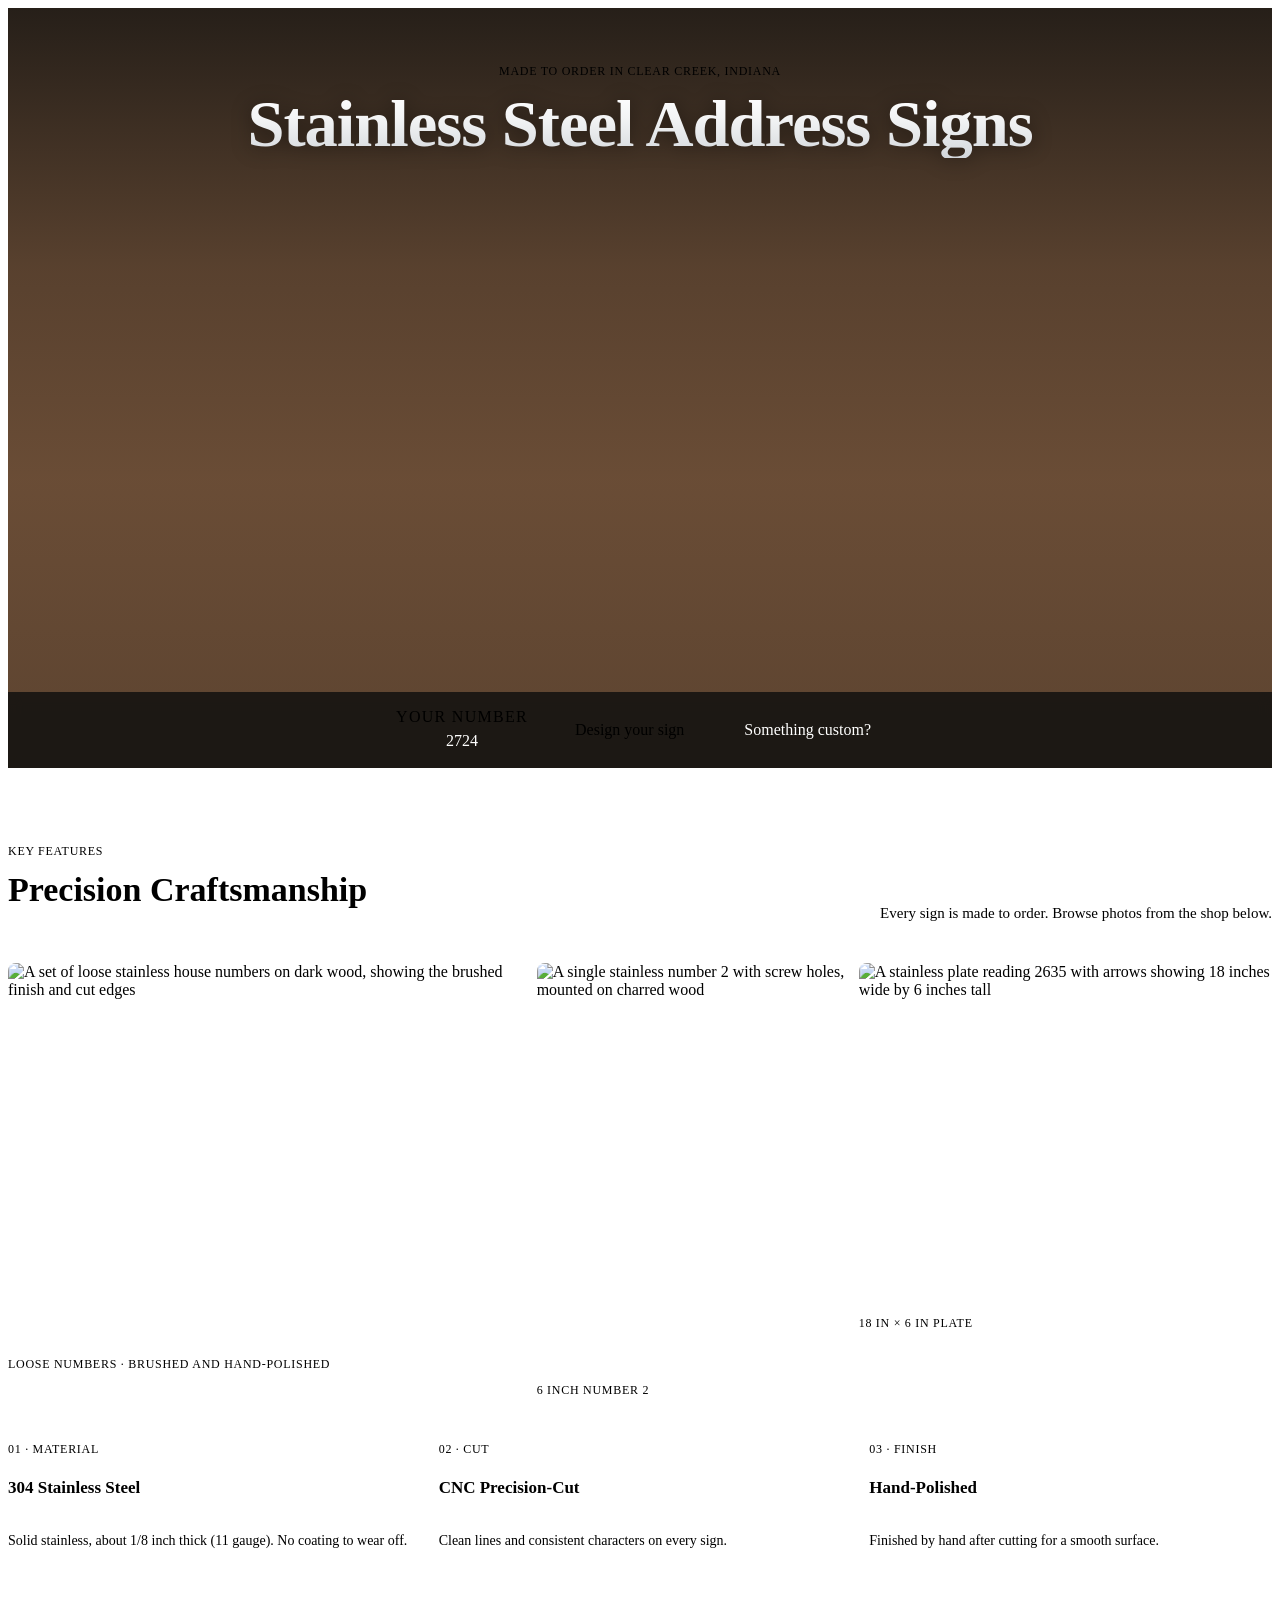
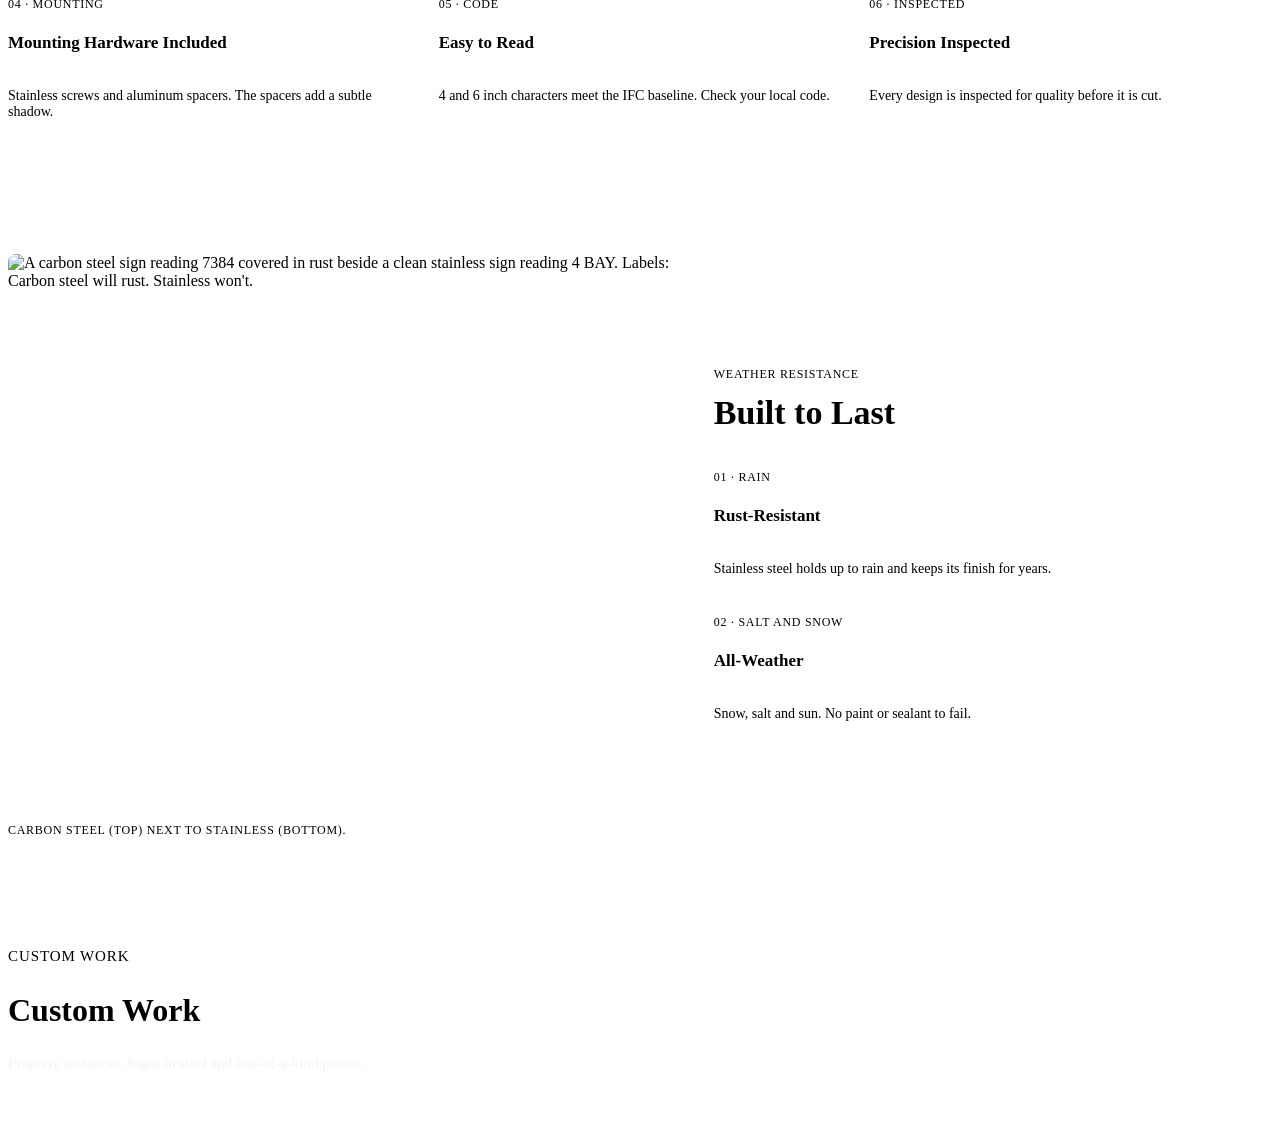
==== site/index.html @ 51870a09 "Website update 2026-11-04" ====
<!doctype html>
<html lang="en">
<head>
<meta charset="utf-8">
<meta name="viewport" content="width=device-width, initial-scale=1, viewport-fit=cover">
<title>Marks Metal Signs · Stainless Address Signs</title>
<meta name="description" content="Stainless steel address signs, precision-cut from 11 gauge 304 stainless. Design yours, see the price, and get a quote for one house or a whole property.">
<link rel="icon" href="/assets/img/mms-icon.svg" type="image/svg+xml">
<link rel="preload" as="image" href="/assets/img/real-2724-close.webp">
<link rel="preconnect" href="https://fonts.googleapis.com">
<link rel="preconnect" href="https://fonts.gstatic.com" crossorigin>
<link rel="stylesheet" href="https://fonts.googleapis.com/css2?family=IBM+Plex+Mono:wght@400;500&family=Jost:wght@500;600;700&family=Libre+Franklin:wght@400;500;600&display=swap">
<link rel="stylesheet" href="/assets/css/site.css?v=20261103c">
<style>
/* The home page: the steel hero, then quality (real photos, no text over images) before anyone sees a price. */
.mono { font-family: var(--mono); font-size: 12px; letter-spacing: 0.06em; text-transform: uppercase; color: var(--ink-muted); }
section { scroll-margin-top: 72px; }

/* Hero: the wood fills the screen width, a steel headline, the visitor's number cut through a live plate, and a black control bar along the bottom */
.hero { position: relative; background: #6f5038 url(/assets/walls/cedar.webp) center / cover; display: flex; flex-direction: column; min-height: min(calc(100svh - 68px), 760px); }
.hero::before { content: ""; position: absolute; inset: 0; pointer-events: none; background: linear-gradient(180deg, rgba(20,19,17,.8) 0%, rgba(20,19,17,.25) 34%, rgba(20,19,17,.06) 62%, rgba(20,19,17,.2) 100%); }
.hero .top { position: relative; padding-top: 44px; text-align: center; }
.hero .top .mono { color: var(--go); }
.hero h1 { margin-top: 10px; font-size: clamp(38px, 5.2vw, 68px); line-height: 1; letter-spacing: -0.015em;
  /* Polished stainless: a smooth white-to-silver fade with no hard band through the letters */
  background: linear-gradient(180deg, #ffffff 0%, #f3f4f5 40%, #d4d8dc 100%); -webkit-background-clip: text; background-clip: text; color: transparent;
  filter: drop-shadow(0 2px 10px rgba(0,0,0,.45)); }
.hero .stage { position: relative; flex: 1; display: grid; place-items: center; padding-block: 28px 36px; text-decoration: none; }
.hero .plate { filter: drop-shadow(0 14px 18px rgba(0,0,0,.45)); transition: transform 250ms ease; }
.hero .plate svg { display: block; width: 100%; height: auto; }
.hero .stage:hover .plate { transform: scale(1.02); }
/* The black bar: number, Design your sign and the custom button, all centered */
.hero .bar { position: relative; background: rgba(20,19,17,.88); backdrop-filter: blur(6px); }
.hero .bar .wrap { display: flex; align-items: center; justify-content: center; gap: 16px; padding-block: 16px; flex-wrap: wrap; }
.hero .bar .num { text-align: center; }
.hero .bar label { font: 500 11px/1 var(--mono); letter-spacing: .08em; text-transform: uppercase; color: var(--go); }
.hero .bar input { display: block; margin-top: 4px; width: 150px; text-align: center; background: transparent; border: 0; border-radius: 0; border-bottom: 2px solid var(--go); color: #fff; font: 600 28px/1.1 var(--display); padding: 2px 0; }
.hero .bar input:focus { outline: none; border-color: #fff; }
.hero .go, .hero .custom { display: inline-flex; align-items: center; justify-content: center; padding: 12px 22px; border-radius: 999px; font: 600 17px/1 var(--display); text-decoration: none; white-space: nowrap; transition: background 150ms, transform 150ms; }
.hero .go { background: var(--go); color: var(--go-ink); border: 2px solid var(--go-ink); }
.hero .go:hover { background: var(--go-hover); transform: translateY(-1px); }
.hero .custom { background: var(--link); color: #fff; border: 2px solid var(--link); }
.hero .custom:hover { background: var(--link-hover); border-color: var(--link-hover); transform: translateY(-1px); }
@media (max-width: 880px) {
  .hero { min-height: 0; } .hero .top { padding-top: 32px; }
  .hero .bar .wrap { display: grid; grid-template-columns: 1fr 1fr; align-items: center; gap: 12px; }
  .hero .bar .num { grid-column: 1 / -1; } .hero .bar input { width: 100%; }
  .hero .go, .hero .custom { padding: 12px 10px; font-size: 16px; }
}

/* Look closer: what you're paying for, shown with real photos */
.closer { padding-block: 64px; border-top: 1px solid var(--hairline); }
.closer .intro { display: flex; justify-content: space-between; align-items: flex-end; gap: 24px; flex-wrap: wrap; }
.closer h2, .made h2 { font-size: clamp(26px, 2.8vw, 34px); margin-top: 10px; }
.closer .intro p.sub { max-width: 440px; font-size: 15px; color: var(--ink-muted); }
.shots { margin-top: 26px; display: grid; grid-template-columns: minmax(0, 5fr) minmax(0, 3fr) minmax(0, 4fr); gap: 12px; }
.shots figure { margin: 0; display: flex; flex-direction: column; gap: 6px; }
.shots .ph { border-radius: 8px; overflow: hidden; border: 1px solid var(--hairline); background: var(--bone-100); }
.shots img { width: 100%; height: 100%; object-fit: cover; display: block; }
.shots .a .ph { aspect-ratio: 4 / 3; }
.shots .b .ph { aspect-ratio: 3 / 4; height: 100%; }
.shots .c .ph { aspect-ratio: 940 / 788; }
.points { margin-top: 32px; display: grid; grid-template-columns: repeat(3, minmax(0, 1fr)); gap: 22px 28px; }
.points li { list-style: none; display: flex; flex-direction: column; gap: 4px; padding-top: 12px; border-top: 2px solid var(--ink); }
.points ul { margin: 0; padding: 0; display: contents; }
.points h3 { font-size: 17px; }
.points p { font-size: 14px; color: var(--ink-muted); }
@media (max-width: 880px) { .shots { grid-template-columns: 1fr 1fr; } .shots .a { grid-column: span 2; } .points { grid-template-columns: 1fr; } }

@media (max-width: 520px) { .stats dt { font-size: 19px; } }

/* Closing band: custom work */
.closing { padding-block: 48px; }
.closing .wrap { display: flex; justify-content: space-between; align-items: center; gap: 24px; flex-wrap: wrap; }
.closing h2 { font-size: clamp(24px, 2.6vw, 32px); }
.closing p { margin-top: 6px; color: rgba(243,240,234,0.8); font-size: 15px; max-width: 560px; }
.closing .mono { color: var(--spark-on-forge); }
.closing .btn { font-size: 17px; background: var(--link); border-color: var(--link); color: #fff; }
.closing .btn:hover { background: var(--link-hover); border-color: var(--link-hover); }

/* Outside + how it works */
.facts { padding-block: 56px; border-top: 1px solid var(--hairline); display: grid; grid-template-columns: minmax(0, 6fr) minmax(0, 5fr); gap: 36px; align-items: center; }
.facts .rust { margin: 0; display: flex; flex-direction: column; gap: 8px; }
.facts .rust img { width: 100%; height: auto; border-radius: 8px; border: 1px solid var(--hairline); }
.facts h2 { font-size: clamp(26px, 2.8vw, 34px); margin-top: 10px; }
.facts ol { list-style: none; margin: 20px 0 0; padding: 0; display: grid; gap: 14px; }
.facts li { display: flex; flex-direction: column; gap: 4px; padding-top: 10px; border-top: 2px solid var(--ink); }
.facts li h3 { font-size: 17px; }
.facts li p { font-size: 14px; color: var(--ink-muted); }
@media (max-width: 880px) { .facts { grid-template-columns: 1fr; } }
</style>
</head>
<body>
<header data-nav></header>
<main>
  <section class="hero" id="hero">
    <div class="top wrap">
      <p class="mono">Made to order in Clear Creek, Indiana</p>
      <h1 data-w="home.hero.title">Stainless Steel Address Signs</h1>
    </div>
    <a class="stage" id="heroBand" href="/design?n=2724" aria-label="Design this sign: open the design tool with your number"><div class="plate" id="heroPlate"></div></a>
    <form class="bar" id="heroForm" action="/design" method="get">
      <div class="wrap">
        <div class="num"><label for="heroNum">Your number</label><input id="heroNum" name="n" value="2724" maxlength="6" autocomplete="off"></div>
        <a class="go" id="heroGo" href="/design?n=2724" data-w="home.button">Design your sign</a>
        <a class="custom" href="/custom" data-w="home.customlink">Something custom?</a>
      </div>
    </form>
  </section>



  <section class="closer wrap" aria-label="What you're paying for">
    <div class="intro">
      <div>
        <p class="mono" data-w="home.features.label">Key Features</p>
        <h2 data-w="home.features.title">Precision Craftsmanship</h2>
      </div>
      <p class="sub" data-w="home.features.text">Every sign is made to order. Browse photos from the shop below.</p>
    </div>
    <div class="shots">
      <figure class="a"><div class="ph"><img src="/assets/img/store-numbers-set.webp" alt="A set of loose stainless house numbers on dark wood, showing the brushed finish and cut edges" width="1400" height="1050" loading="lazy"></div><figcaption class="mono">Loose numbers · brushed and hand-polished</figcaption></figure>
      <figure class="b"><div class="ph"><img src="/assets/img/store-number-2.webp" alt="A single stainless number 2 with screw holes, mounted on charred wood" width="1050" height="1400" loading="lazy"></div><figcaption class="mono">6 inch number 2</figcaption></figure>
      <figure class="c"><div class="ph"><img src="/assets/img/store-measurements.webp" alt="A stainless plate reading 2635 with arrows showing 18 inches wide by 6 inches tall" width="940" height="788" loading="lazy"></div><figcaption class="mono">18 in × 6 in plate</figcaption></figure>
    </div>
    <div class="points">
      <ul>
        <li><span class="mono">01 · Material</span><h3 data-w="home.feature1.title">304 Stainless Steel</h3><p data-w="home.feature1.text">Solid stainless, about 1/8 inch thick (11 gauge). No coating to wear off.</p></li>
        <li><span class="mono">02 · Cut</span><h3 data-w="home.feature2.title">CNC Precision-Cut</h3><p data-w="home.feature2.text">Clean lines and consistent characters on every sign.</p></li>
        <li><span class="mono">03 · Finish</span><h3 data-w="home.feature3.title">Hand-Polished</h3><p data-w="home.feature3.text">Finished by hand after cutting for a smooth surface.</p></li>
        <li><span class="mono">04 · Mounting</span><h3 data-w="home.feature4.title">Mounting Hardware Included</h3><p data-w="home.feature4.text">Stainless screws and aluminum spacers. The spacers add a subtle shadow.</p></li>
        <li><span class="mono">05 · Code</span><h3 data-w="home.feature5.title">Easy to Read</h3><p data-w="home.feature5.text">4 and 6 inch characters meet the IFC baseline. Check your local code.</p></li>
        <li><span class="mono">06 · Inspected</span><h3 data-w="home.feature6.title">Precision Inspected</h3><p data-w="home.feature6.text">Every design is inspected for quality before it is cut.</p></li>
      </ul>
    </div>
  </section>

  <section class="facts wrap">
    <figure class="rust">
      <img src="/assets/img/store-rustproof.webp" alt="A carbon steel sign reading 7384 covered in rust beside a clean stainless sign reading 4 BAY. Labels: Carbon steel will rust. Stainless won't." width="940" height="788" loading="lazy">
      <figcaption class="mono">Carbon steel (top) next to stainless (bottom).</figcaption>
    </figure>
    <div>
      <p class="mono" data-w="home.weather.label">Weather Resistance</p>
      <h2 data-w="home.weather.title">Built to Last</h2>
      <ol>
        <li><span class="mono">01 · Rain</span><h3 data-w="home.weather1.title">Rust-Resistant</h3><p data-w="home.weather1.text">Stainless steel holds up to rain and keeps its finish for years.</p></li>
        <li><span class="mono">02 · Salt and snow</span><h3 data-w="home.weather2.title">All-Weather</h3><p data-w="home.weather2.text">Snow, salt and sun. No paint or sealant to fail.</p></li>
      </ol>
    </div>
  </section>




  <section class="closing band-forge" aria-label="Custom work">
    <div class="wrap">
      <div>
        <p class="mono">Custom work</p>
        <h2 data-w="home.custom.title">Custom Work</h2>
        <p data-w="home.custom.text">Property entrances, logos in steel and one-of-a-kind pieces.</p>
      </div>
      <a class="btn lg" href="/custom">Contact us</a>
    </div>
  </section>
</main>
<footer data-footer></footer>
<script src="/assets/js/layout.js?v=20261103c"></script>
<script src="/assets/js/plate.js?v=20261103c"></script>
<script>
// The hero plate shows whatever number is typed; the form then opens the design tool with it.
(function () {
  var input = document.getElementById('heroNum'), box = document.getElementById('heroPlate');
  var band = document.getElementById('heroBand');
  function draw() {
    var n = input.value.replace(/[^0-9a-zA-Z -]/g, '').slice(0, 6) || '0';
    var built = BCFPlate.build({ number: n, kind: 'plate', size: 6, font: 'jost', finish: 'brushed' });
    box.innerHTML = built.svg;
    // Size the plate by its real width so short numbers don't get blown up: a 4-digit plate (~30 in) fills the usual width.
    var full = window.matchMedia('(max-width: 880px)').matches ? 92 : 62;
    box.style.width = Math.max(24, Math.min(96, built.widthIn / 30 * full)) + '%';
    band.href = document.getElementById('heroGo').href = '/design?n=' + encodeURIComponent(n);
  }
  input.addEventListener('input', draw);
  (document.fonts ? document.fonts.ready : Promise.resolve()).then(draw);
  window.addEventListener('bcf:fonts', draw);
})();
</script>
<script src="/words.js?v=20261103c"></script>
</body>
</html>
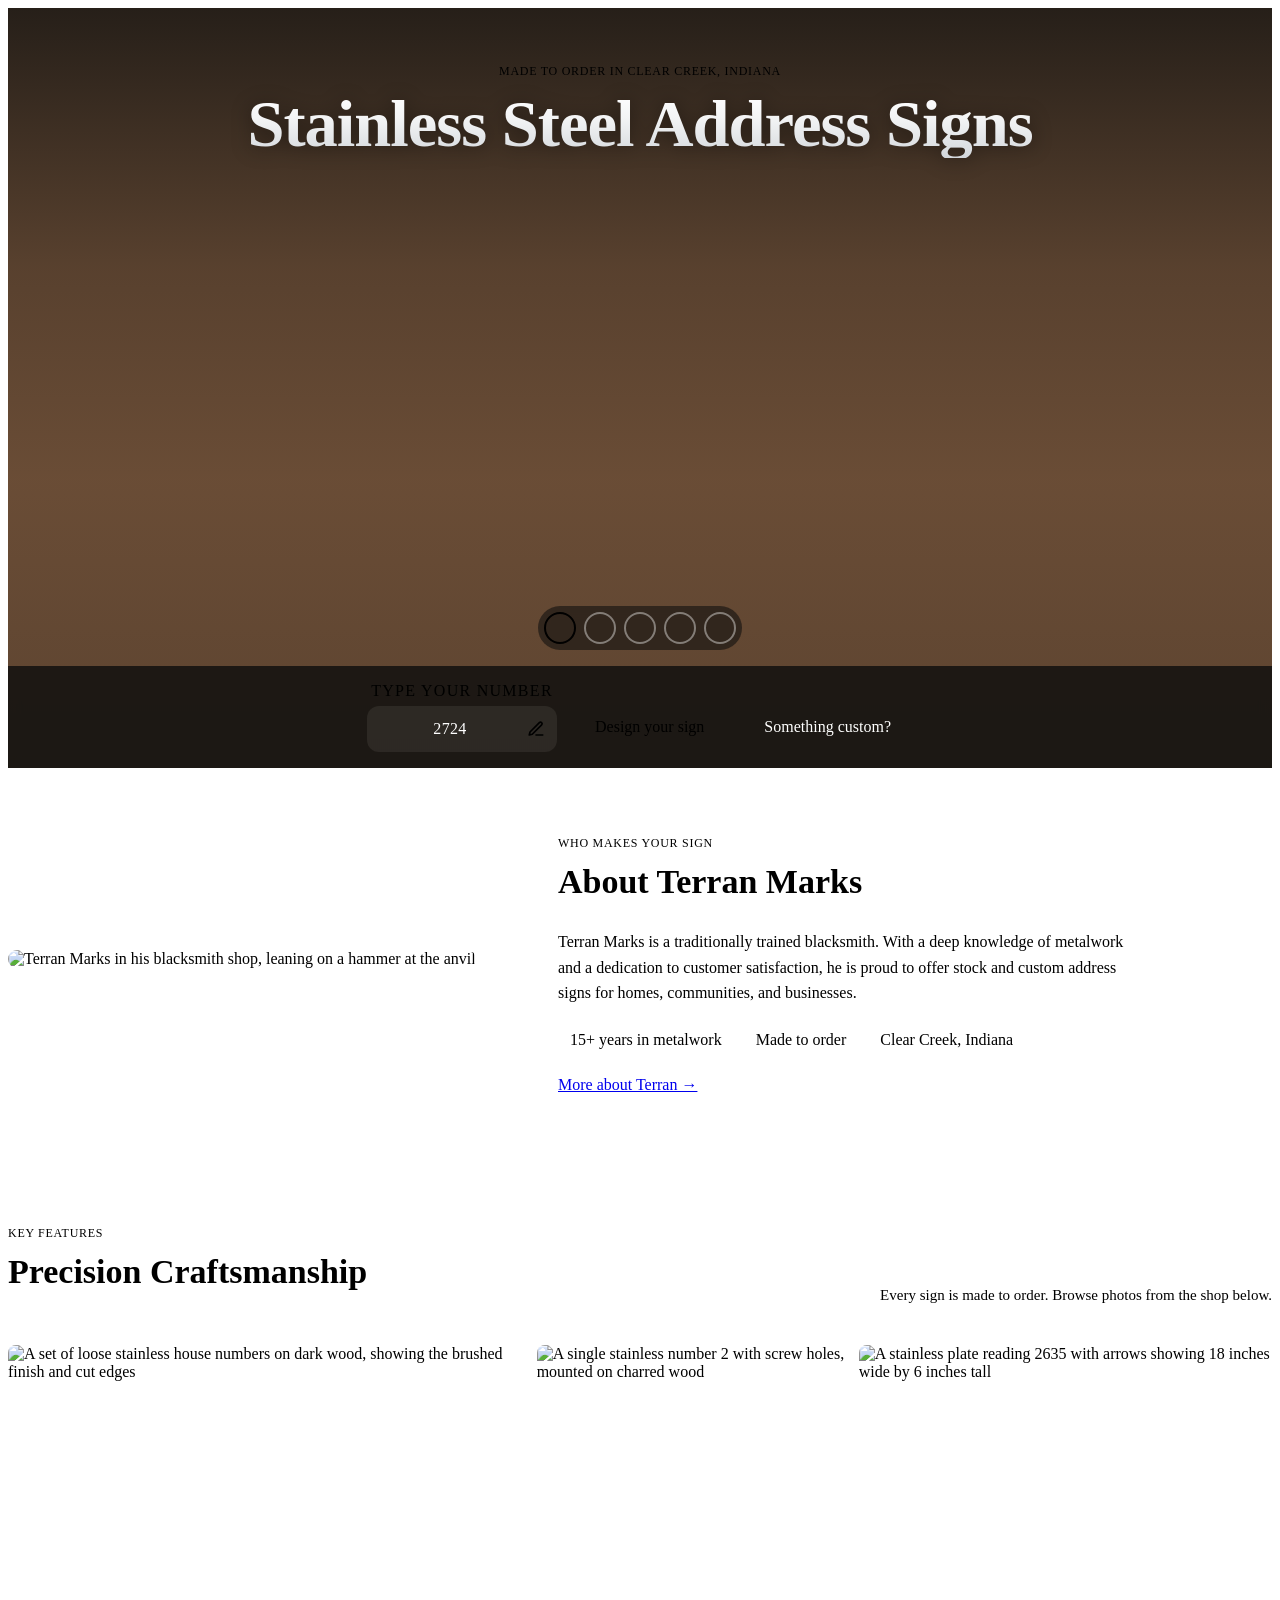
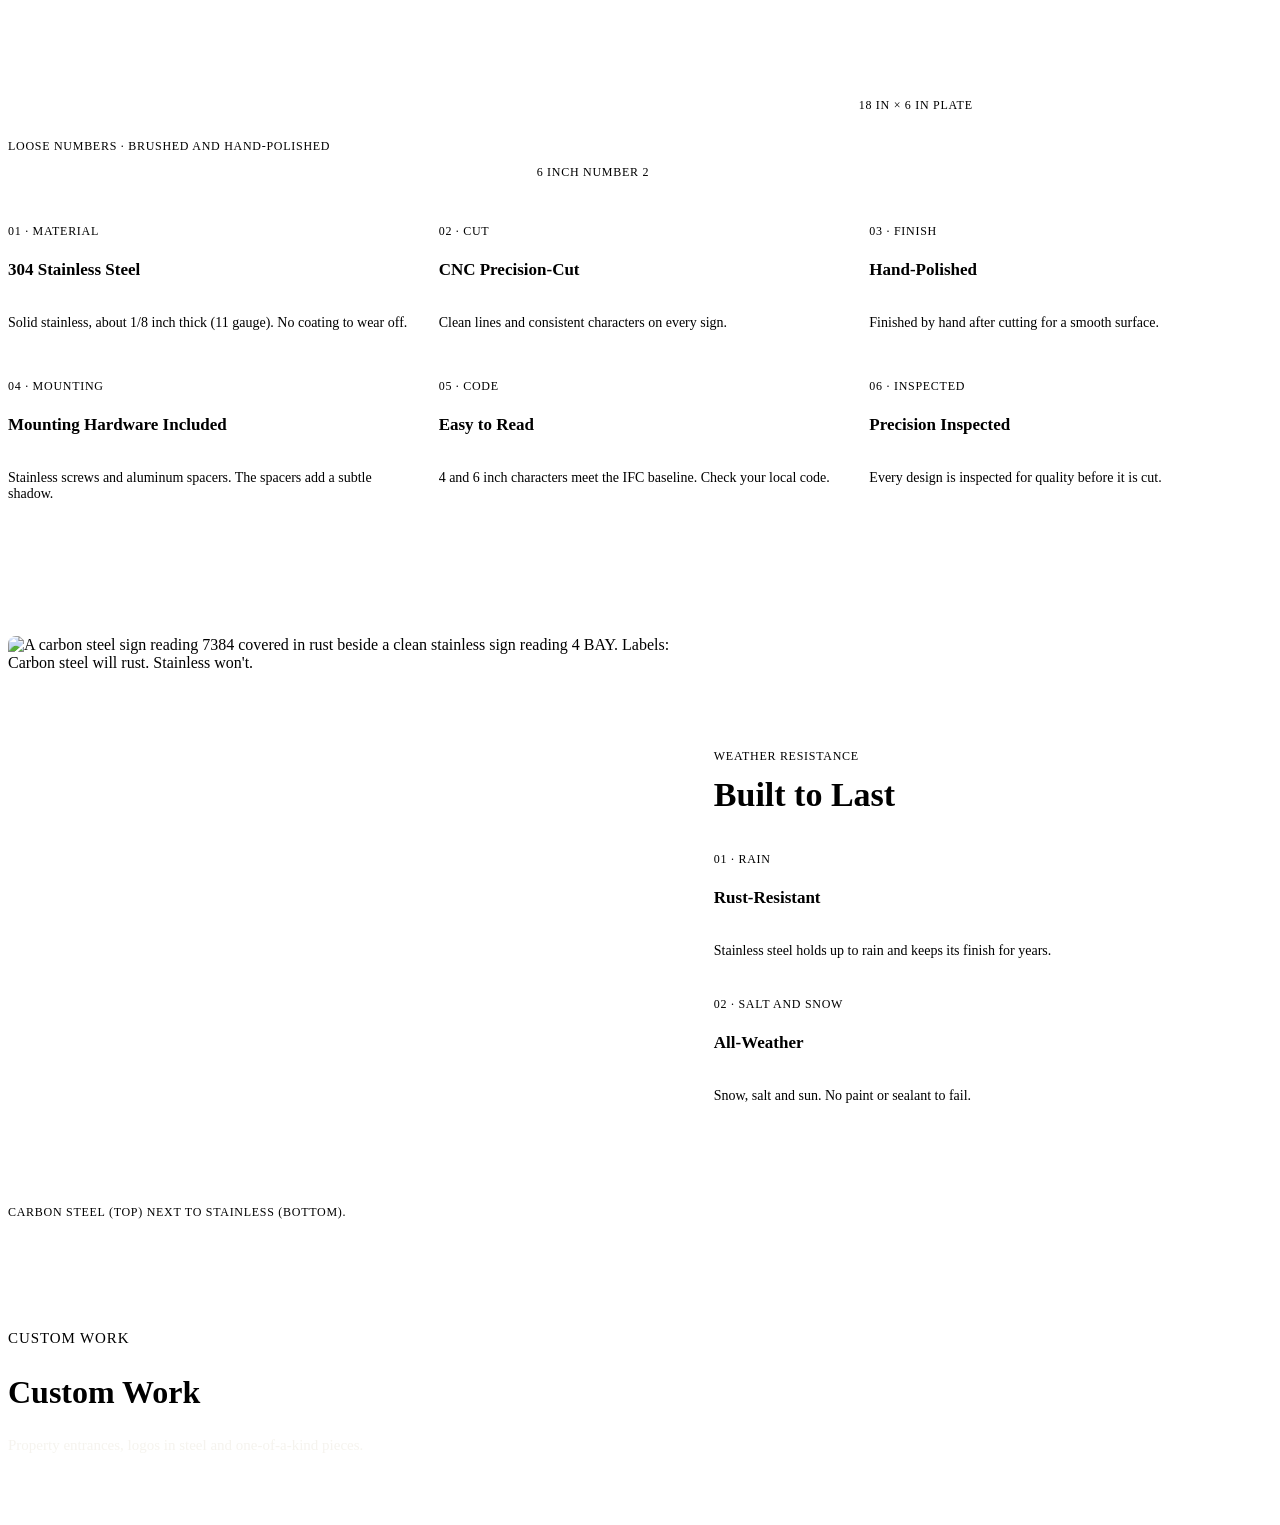
==== commit 0b668800: "Website update 2026-11-04" ====
--- a/site/index.html
+++ b/site/index.html
@@ -10,14 +10,14 @@
 <link rel="preconnect" href="https://fonts.googleapis.com">
 <link rel="preconnect" href="https://fonts.gstatic.com" crossorigin>
 <link rel="stylesheet" href="https://fonts.googleapis.com/css2?family=IBM+Plex+Mono:wght@400;500&family=Jost:wght@500;600;700&family=Libre+Franklin:wght@400;500;600&display=swap">
-<link rel="stylesheet" href="/assets/css/site.css?v=20261103c">
+<link rel="stylesheet" href="/assets/css/site.css?v=20261103e">
 <style>
 /* The home page: the steel hero, then quality (real photos, no text over images) before anyone sees a price. */
 .mono { font-family: var(--mono); font-size: 12px; letter-spacing: 0.06em; text-transform: uppercase; color: var(--ink-muted); }
 section { scroll-margin-top: 72px; }
 
 /* Hero: the wood fills the screen width, a steel headline, the visitor's number cut through a live plate, and a black control bar along the bottom */
-.hero { position: relative; background: #6f5038 url(/assets/walls/cedar.webp) center / cover; display: flex; flex-direction: column; min-height: min(calc(100svh - 68px), 760px); }
+.hero { position: relative; background: #6f5038 url(/assets/hero/cedar.webp) center / cover; display: flex; flex-direction: column; min-height: min(calc(100svh - 68px), 760px); }
 .hero::before { content: ""; position: absolute; inset: 0; pointer-events: none; background: linear-gradient(180deg, rgba(20,19,17,.8) 0%, rgba(20,19,17,.25) 34%, rgba(20,19,17,.06) 62%, rgba(20,19,17,.2) 100%); }
 .hero .top { position: relative; padding-top: 44px; text-align: center; }
 .hero .top .mono { color: var(--go); }
@@ -31,22 +31,45 @@
 .hero .stage:hover .plate { transform: scale(1.02); }
 /* The black bar: number, Design your sign and the custom button, all centered */
 .hero .bar { position: relative; background: rgba(20,19,17,.88); backdrop-filter: blur(6px); }
-.hero .bar .wrap { display: flex; align-items: center; justify-content: center; gap: 16px; padding-block: 16px; flex-wrap: wrap; }
+.hero .bar .wrap { display: flex; align-items: flex-end; justify-content: center; gap: 16px; padding-block: 16px; flex-wrap: wrap; }
 .hero .bar .num { text-align: center; }
-.hero .bar label { font: 500 11px/1 var(--mono); letter-spacing: .08em; text-transform: uppercase; color: var(--go); }
-.hero .bar input { display: block; margin-top: 4px; width: 150px; text-align: center; background: transparent; border: 0; border-radius: 0; border-bottom: 2px solid var(--go); color: #fff; font: 600 28px/1.1 var(--display); padding: 2px 0; }
-.hero .bar input:focus { outline: none; border-color: #fff; }
-.hero .go, .hero .custom { display: inline-flex; align-items: center; justify-content: center; padding: 12px 22px; border-radius: 999px; font: 600 17px/1 var(--display); text-decoration: none; white-space: nowrap; transition: background 150ms, transform 150ms; }
+.hero .bar label { display: block; font: 500 11px/1 var(--mono); letter-spacing: .08em; text-transform: uppercase; color: var(--go); margin-bottom: 6px; }
+/* The number box: framed in yellow with a pencil, and a soft pulse until it is used, so it reads as "change me" */
+.hero .field { position: relative; display: flex; align-items: center; width: 190px; border-radius: 12px; border: 2px solid var(--go); background: rgba(255,255,255,.07); cursor: text; animation: invite 2.2s ease-in-out infinite; transition: background 150ms, border-color 150ms; }
+.hero .field:hover { background: rgba(255,255,255,.12); }
+.hero .field:focus-within { animation: none; background: rgba(255,255,255,.14); border-color: #fff; box-shadow: 0 0 0 4px rgba(255,210,63,.35); }
+.hero.touched .field { animation: none; }
+.hero .bar input { display: block; width: 100%; min-width: 0; text-align: center; background: transparent; border: 0; color: #fff; font: 600 28px/1 var(--display); padding: 0 40px 0 16px; height: 46px; letter-spacing: .02em; }
+.hero .bar input:focus { outline: none; }
+.hero .field svg { position: absolute; right: 12px; color: var(--go); pointer-events: none; }
+@keyframes invite { 0%, 100% { box-shadow: 0 0 0 0 rgba(255,210,63,.45); } 50% { box-shadow: 0 0 0 7px rgba(255,210,63,0); } }
+@media (prefers-reduced-motion: reduce) { .hero .field { animation: none; } }
+/* Wall swatches: a small pill on the wood just above the bar */
+.hero .walls { position: relative; align-self: center; display: flex; gap: 8px; margin-bottom: 16px; padding: 6px; border-radius: 999px; background: rgba(20,19,17,.62); backdrop-filter: blur(6px); }
+.hero .walls button { width: 32px; height: 32px; border-radius: 50%; border: 2px solid rgba(255,255,255,.4); background: center / cover; cursor: pointer; padding: 0; }
+.hero .walls button[aria-pressed="true"] { border-color: var(--go); box-shadow: 0 0 0 2px var(--forge), 0 0 0 4px var(--go); }
+.hero .go, .hero .custom { display: inline-flex; align-items: center; justify-content: center; height: 50px; padding: 0 22px; border-radius: 999px; font: 600 17px/1 var(--display); text-decoration: none; white-space: nowrap; transition: background 150ms, transform 150ms; }
 .hero .go { background: var(--go); color: var(--go-ink); border: 2px solid var(--go-ink); }
 .hero .go:hover { background: var(--go-hover); transform: translateY(-1px); }
 .hero .custom { background: var(--link); color: #fff; border: 2px solid var(--link); }
 .hero .custom:hover { background: var(--link-hover); border-color: var(--link-hover); transform: translateY(-1px); }
 @media (max-width: 880px) {
-  .hero { min-height: 0; } .hero .top { padding-top: 32px; }
+  .hero { min-height: 0; background-image: url(/assets/hero/cedar-m.webp); } .hero .top { padding-top: 32px; }
   .hero .bar .wrap { display: grid; grid-template-columns: 1fr 1fr; align-items: center; gap: 12px; }
-  .hero .bar .num { grid-column: 1 / -1; } .hero .bar input { width: 100%; }
-  .hero .go, .hero .custom { padding: 12px 10px; font-size: 16px; }
+  .hero .bar .num { grid-column: 1 / -1; } .hero .field { width: 100%; }
+  .hero .go, .hero .custom { padding: 0 10px; font-size: 16px; }
 }
+
+/* About, short: who makes the signs. The About page has the longer story. */
+.about { padding-block: 56px; display: grid; grid-template-columns: minmax(0, 5fr) minmax(0, 7fr); gap: 40px; align-items: center; }
+.about figure { margin: 0; }
+.about img { width: 100%; height: auto; aspect-ratio: 4 / 3; object-fit: cover; border-radius: 10px; border: 1px solid var(--hairline); }
+.about h2 { font-size: clamp(26px, 2.8vw, 34px); margin-top: 10px; }
+.about p.text { margin-top: 12px; font-size: 16px; line-height: 1.6; color: var(--ink-muted); max-width: 580px; }
+.about .facts-row { margin-top: 18px; display: flex; gap: 10px; flex-wrap: wrap; }
+.about .facts-row span { padding: 7px 12px; border-radius: 999px; background: var(--bone-100); font: 500 13px/1 var(--body); }
+.about .more { display: inline-block; margin-top: 20px; font: 600 16px/1.3 var(--display); }
+@media (max-width: 880px) { .about { grid-template-columns: 1fr; gap: 22px; padding-block: 40px; } }
 
 /* Look closer: what you're paying for, shown with real photos */
 .closer { padding-block: 64px; border-top: 1px solid var(--hairline); }
@@ -99,16 +122,32 @@
       <h1 data-w="home.hero.title">Stainless Steel Address Signs</h1>
     </div>
     <a class="stage" id="heroBand" href="/design?n=2724" aria-label="Design this sign: open the design tool with your number"><div class="plate" id="heroPlate"></div></a>
+    <div class="walls" role="group" aria-label="Show it on a different wall">
+      <button type="button" data-wall="cedar" aria-pressed="true" style="background-image:url(/assets/walls/cedar.webp)" aria-label="Cedar"></button>
+      <button type="button" data-wall="brick" aria-pressed="false" style="background-image:url(/assets/walls/brick.webp)" aria-label="Brick"></button>
+      <button type="button" data-wall="board_batten-white" aria-pressed="false" style="background-image:url(/assets/walls/board_batten-white.webp)" aria-label="White siding"></button>
+      <button type="button" data-wall="stucco-greige" aria-pressed="false" style="background-image:url(/assets/walls/stucco-greige.webp)" aria-label="Stucco"></button>
+      <button type="button" data-wall="board_batten-black" aria-pressed="false" style="background-image:url(/assets/walls/board_batten-black.webp)" aria-label="Black siding"></button>
+    </div>
     <form class="bar" id="heroForm" action="/design" method="get">
       <div class="wrap">
-        <div class="num"><label for="heroNum">Your number</label><input id="heroNum" name="n" value="2724" maxlength="6" autocomplete="off"></div>
+        <div class="num"><label for="heroNum">Type your number</label><div class="field"><input id="heroNum" name="n" value="2724" maxlength="6" autocomplete="off" enterkeyhint="go"><svg width="18" height="18" viewBox="0 0 24 24" fill="none" stroke="currentColor" stroke-width="2.2" stroke-linecap="round" stroke-linejoin="round" aria-hidden="true"><path d="M12 20h9"/><path d="M16.5 3.5a2.1 2.1 0 0 1 3 3L7 19l-4 1 1-4Z"/></svg></div></div>
         <a class="go" id="heroGo" href="/design?n=2724" data-w="home.button">Design your sign</a>
         <a class="custom" href="/custom" data-w="home.customlink">Something custom?</a>
       </div>
     </form>
   </section>
 
-
+  <section class="about wrap" id="about" aria-label="About Terran Marks">
+    <figure><img src="/assets/img/terran.webp" alt="Terran Marks in his blacksmith shop, leaning on a hammer at the anvil" width="640" height="480" loading="lazy"></figure>
+    <div>
+      <p class="mono">Who makes your sign</p>
+      <h2 data-w="about.title">About Terran Marks</h2>
+      <p class="text" data-w="about.text">Terran Marks is a traditionally trained blacksmith. With a deep knowledge of metalwork and a dedication to customer satisfaction, he is proud to offer stock and custom address signs for homes, communities, and businesses.</p>
+      <div class="facts-row"><span>15+ years in metalwork</span><span>Made to order</span><span>Clear Creek, Indiana</span></div>
+      <a class="link more" href="/about">More about Terran &rarr;</a>
+    </div>
+  </section>
 
   <section class="closer wrap" aria-label="What you're paying for">
     <div class="intro">
@@ -165,8 +204,8 @@
   </section>
 </main>
 <footer data-footer></footer>
-<script src="/assets/js/layout.js?v=20261103c"></script>
-<script src="/assets/js/plate.js?v=20261103c"></script>
+<script src="/assets/js/layout.js?v=20261103e"></script>
+<script src="/assets/js/plate.js?v=20261103e"></script>
 <script>
 // The hero plate shows whatever number is typed; the form then opens the design tool with it.
 (function () {
@@ -174,7 +213,7 @@
   var band = document.getElementById('heroBand');
   function draw() {
     var n = input.value.replace(/[^0-9a-zA-Z -]/g, '').slice(0, 6) || '0';
-    var built = BCFPlate.build({ number: n, kind: 'plate', size: 6, font: 'jost', finish: 'brushed' });
+    var built = BCFPlate.build({ number: n, kind: 'plate', size: 6, font: 'jost', finish: 'brushed', smooth: true });
     box.innerHTML = built.svg;
     // Size the plate by its real width so short numbers don't get blown up: a 4-digit plate (~30 in) fills the usual width.
     var full = window.matchMedia('(max-width: 880px)').matches ? 92 : 62;
@@ -182,10 +221,22 @@
     band.href = document.getElementById('heroGo').href = '/design?n=' + encodeURIComponent(n);
   }
   input.addEventListener('input', draw);
+  var hero = document.getElementById('hero');
+  // Tapping the number selects it, so typing replaces it; the pulse stops once it has been used.
+  input.addEventListener('focus', function () { hero.classList.add('touched'); setTimeout(function () { input.select(); }, 0); });
+  // Wall swatches: sharp hero renders, a lighter file on phones.
+  var phone = window.matchMedia('(max-width: 880px)');
+  document.querySelectorAll('[data-wall]').forEach(function (b) {
+    b.addEventListener('click', function () {
+      document.querySelectorAll('[data-wall]').forEach(function (x) { x.setAttribute('aria-pressed', x === b); });
+      hero.style.backgroundImage = 'url(/assets/hero/' + b.dataset.wall + (phone.matches ? '-m' : '') + '.webp)';
+      hero.classList.add('touched');
+    });
+  });
   (document.fonts ? document.fonts.ready : Promise.resolve()).then(draw);
   window.addEventListener('bcf:fonts', draw);
 })();
 </script>
-<script src="/words.js?v=20261103c"></script>
+<script src="/words.js?v=20261103e"></script>
 </body>
 </html>
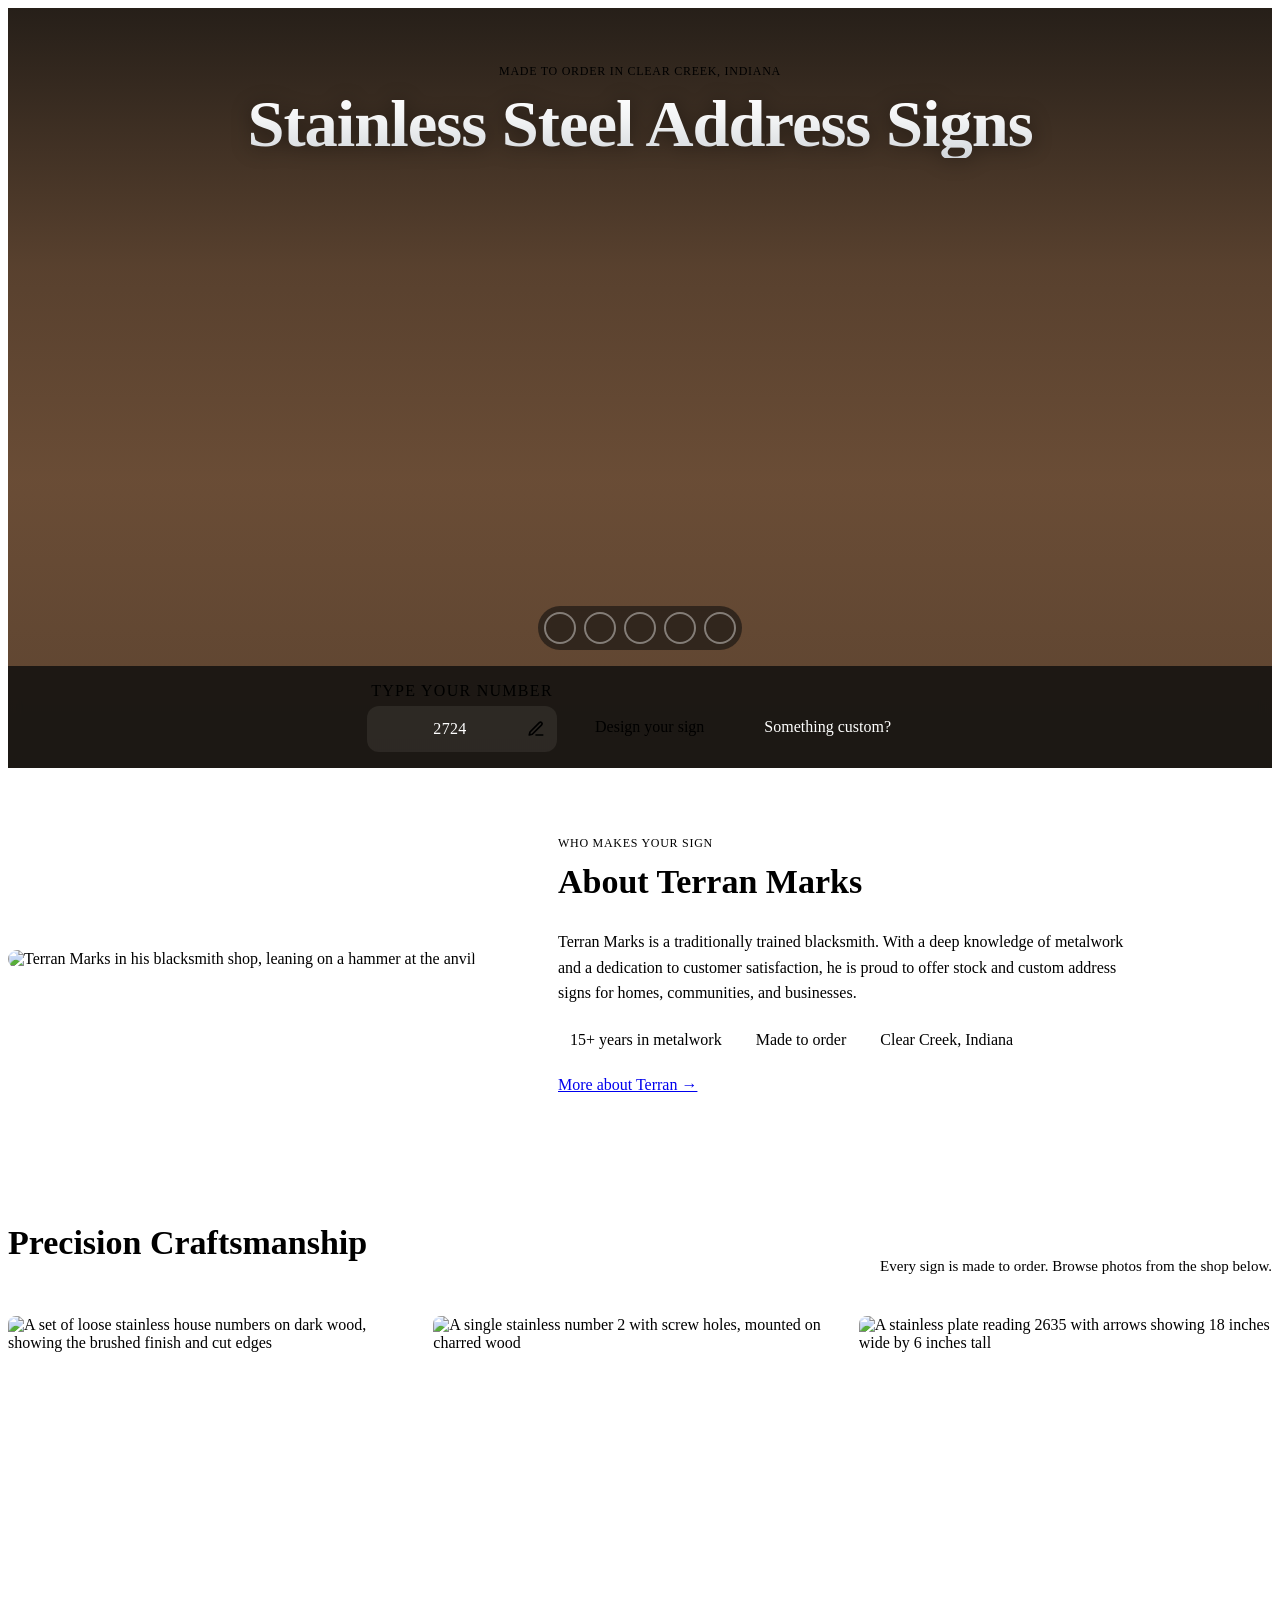
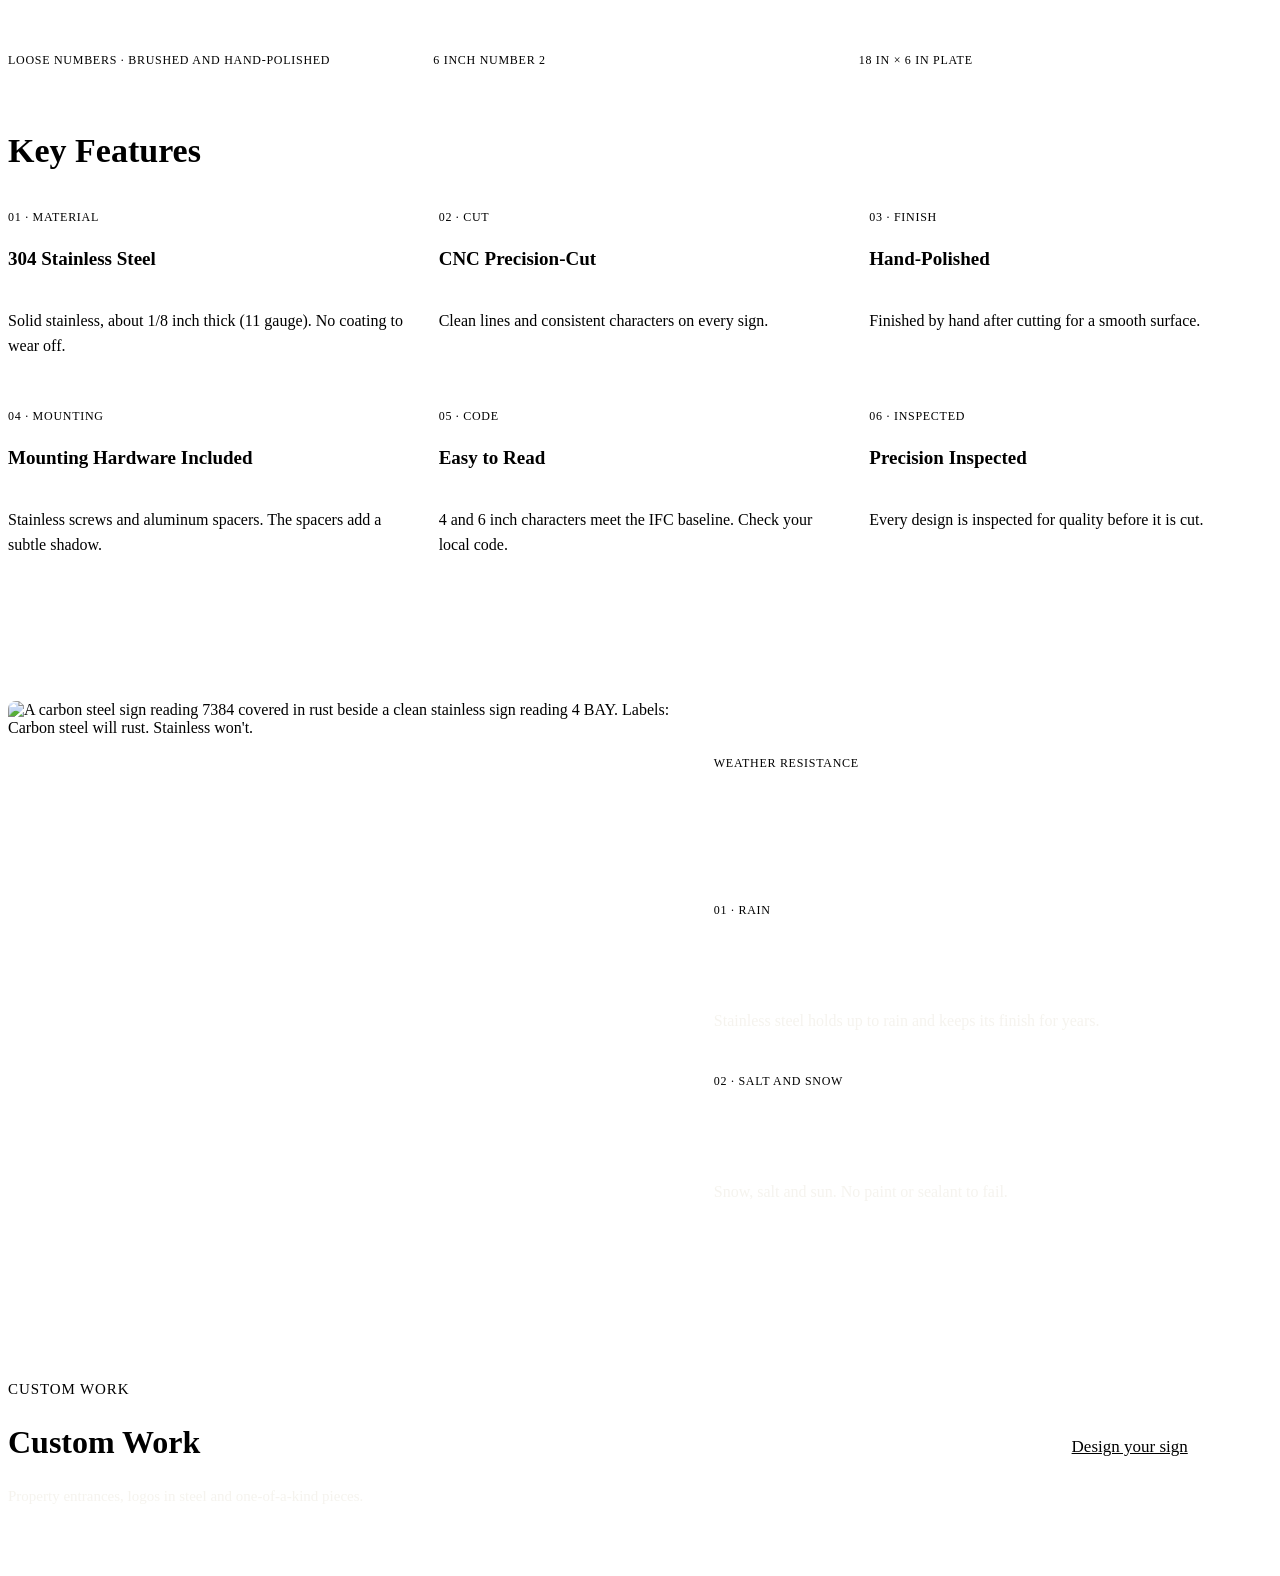
==== commit 2ae5c211: "Website update 2026-11-11" ====
--- a/site/index.html
+++ b/site/index.html
@@ -10,7 +10,7 @@
 <link rel="preconnect" href="https://fonts.googleapis.com">
 <link rel="preconnect" href="https://fonts.gstatic.com" crossorigin>
 <link rel="stylesheet" href="https://fonts.googleapis.com/css2?family=IBM+Plex+Mono:wght@400;500&family=Jost:wght@500;600;700&family=Libre+Franklin:wght@400;500;600&display=swap">
-<link rel="stylesheet" href="/assets/css/site.css?v=20261103e">
+<link rel="stylesheet" href="/assets/css/site.css?v=20261111a">
 <style>
 /* The home page: the steel hero, then quality (real photos, no text over images) before anyone sees a price. */
 .mono { font-family: var(--mono); font-size: 12px; letter-spacing: 0.06em; text-transform: uppercase; color: var(--ink-muted); }
@@ -47,17 +47,23 @@
 /* Wall swatches: a small pill on the wood just above the bar */
 .hero .walls { position: relative; align-self: center; display: flex; gap: 8px; margin-bottom: 16px; padding: 6px; border-radius: 999px; background: rgba(20,19,17,.62); backdrop-filter: blur(6px); }
 .hero .walls button { width: 32px; height: 32px; border-radius: 50%; border: 2px solid rgba(255,255,255,.4); background: center / cover; cursor: pointer; padding: 0; }
-.hero .walls button[aria-pressed="true"] { border-color: var(--go); box-shadow: 0 0 0 2px var(--forge), 0 0 0 4px var(--go); }
+/* No highlight on the picked wall: the wall behind the sign already shows it */
+.hero .walls button { transition: border-color 150ms, transform 150ms; }
+.hero .walls button:hover { border-color: rgba(255,255,255,.75); transform: scale(1.08); }
 .hero .go, .hero .custom { display: inline-flex; align-items: center; justify-content: center; height: 50px; padding: 0 22px; border-radius: 999px; font: 600 17px/1 var(--display); text-decoration: none; white-space: nowrap; transition: background 150ms, transform 150ms; }
 .hero .go { background: var(--go); color: var(--go-ink); border: 2px solid var(--go-ink); }
 .hero .go:hover { background: var(--go-hover); transform: translateY(-1px); }
 .hero .custom { background: var(--link); color: #fff; border: 2px solid var(--link); }
+.hero .resume { flex-basis: 100%; text-align: center; color: var(--go); font: 600 15px/1.3 var(--display); text-underline-offset: 3px; }
+.hero .resume[hidden] { display: none; }
+.hero .resume:hover { color: #fff; }
 .hero .custom:hover { background: var(--link-hover); border-color: var(--link-hover); transform: translateY(-1px); }
 @media (max-width: 880px) {
   .hero { min-height: 0; background-image: url(/assets/hero/cedar-m.webp); } .hero .top { padding-top: 32px; }
   .hero .bar .wrap { display: grid; grid-template-columns: 1fr 1fr; align-items: center; gap: 12px; }
   .hero .bar .num { grid-column: 1 / -1; } .hero .field { width: 100%; }
   .hero .go, .hero .custom { padding: 0 10px; font-size: 16px; }
+  .hero .resume { grid-column: 1 / -1; }
 }
 
 /* About, short: who makes the signs. The About page has the longer story. */
@@ -76,19 +82,19 @@
 .closer .intro { display: flex; justify-content: space-between; align-items: flex-end; gap: 24px; flex-wrap: wrap; }
 .closer h2, .made h2 { font-size: clamp(26px, 2.8vw, 34px); margin-top: 10px; }
 .closer .intro p.sub { max-width: 440px; font-size: 15px; color: var(--ink-muted); }
-.shots { margin-top: 26px; display: grid; grid-template-columns: minmax(0, 5fr) minmax(0, 3fr) minmax(0, 4fr); gap: 12px; }
+.shots { margin-top: 26px; display: grid; grid-template-columns: repeat(3, minmax(0, 1fr)); gap: 12px; }
 .shots figure { margin: 0; display: flex; flex-direction: column; gap: 6px; }
 .shots .ph { border-radius: 8px; overflow: hidden; border: 1px solid var(--hairline); background: var(--bone-100); }
 .shots img { width: 100%; height: 100%; object-fit: cover; display: block; }
-.shots .a .ph { aspect-ratio: 4 / 3; }
-.shots .b .ph { aspect-ratio: 3 / 4; height: 100%; }
-.shots .c .ph { aspect-ratio: 940 / 788; }
-.points { margin-top: 32px; display: grid; grid-template-columns: repeat(3, minmax(0, 1fr)); gap: 22px 28px; }
+/* all three shop photos the same shape, cropped to fill */
+.shots .ph { aspect-ratio: 5 / 4; }
+.closer .keyhead { margin-top: 64px; font-size: clamp(26px, 2.8vw, 34px); }
+.points { margin-top: 20px; display: grid; grid-template-columns: repeat(3, minmax(0, 1fr)); gap: 22px 28px; }
 .points li { list-style: none; display: flex; flex-direction: column; gap: 4px; padding-top: 12px; border-top: 2px solid var(--ink); }
 .points ul { margin: 0; padding: 0; display: contents; }
-.points h3 { font-size: 17px; }
-.points p { font-size: 14px; color: var(--ink-muted); }
-@media (max-width: 880px) { .shots { grid-template-columns: 1fr 1fr; } .shots .a { grid-column: span 2; } .points { grid-template-columns: 1fr; } }
+.points h3 { font-size: 19px; }
+.points p { font-size: 16px; line-height: 1.55; color: var(--ink-muted); }
+@media (max-width: 880px) { .shots { grid-template-columns: 1fr 1fr; } .shots .a { grid-column: span 2; } .shots .a .ph { aspect-ratio: 2 / 1; } .points { grid-template-columns: 1fr; } }
 
 @media (max-width: 520px) { .stats dt { font-size: 19px; } }
 
@@ -100,16 +106,23 @@
 .closing .mono { color: var(--spark-on-forge); }
 .closing .btn { font-size: 17px; background: var(--link); border-color: var(--link); color: #fff; }
 .closing .btn:hover { background: var(--link-hover); border-color: var(--link-hover); }
+.closing-btns { display: flex; gap: 12px; flex-wrap: wrap; }
+.closing .btn.go-btn { background: var(--go); border-color: var(--go-ink); color: var(--go-ink); }
+.closing .btn.go-btn:hover { background: var(--go-hover); border-color: var(--go-ink); }
 
 /* Outside + how it works */
-.facts { padding-block: 56px; border-top: 1px solid var(--hairline); display: grid; grid-template-columns: minmax(0, 6fr) minmax(0, 5fr); gap: 36px; align-items: center; }
+.facts { padding-block: 64px; display: grid; grid-template-columns: minmax(0, 6fr) minmax(0, 5fr); gap: 36px; align-items: center; }
 .facts .rust { margin: 0; display: flex; flex-direction: column; gap: 8px; }
 .facts .rust img { width: 100%; height: auto; border-radius: 8px; border: 1px solid var(--hairline); }
-.facts h2 { font-size: clamp(26px, 2.8vw, 34px); margin-top: 10px; }
+.facts h2 { font-size: clamp(36px, 4.4vw, 56px); margin-top: 10px; color: #fff; }
 .facts ol { list-style: none; margin: 20px 0 0; padding: 0; display: grid; gap: 14px; }
-.facts li { display: flex; flex-direction: column; gap: 4px; padding-top: 10px; border-top: 2px solid var(--ink); }
-.facts li h3 { font-size: 17px; }
-.facts li p { font-size: 14px; color: var(--ink-muted); }
+.facts li { display: flex; flex-direction: column; gap: 4px; padding-top: 10px; border-top: 2px solid var(--go); }
+.facts li h3 { font-size: 21px; color: #fff; }
+.facts li p { font-size: 16px; line-height: 1.55; color: rgba(243,240,234,0.8); }
+/* Built to Last: a dark band of its own, so it reads as the call-out it is */
+.lasts { border-top: 4px solid var(--go); }
+.lasts .mono { color: var(--go); }
+.lasts .facts .rust img { border-color: rgba(243,240,234,0.18); }
 @media (max-width: 880px) { .facts { grid-template-columns: 1fr; } }
 </style>
 </head>
@@ -134,6 +147,7 @@
         <div class="num"><label for="heroNum">Type your number</label><div class="field"><input id="heroNum" name="n" value="2724" maxlength="6" autocomplete="off" enterkeyhint="go"><svg width="18" height="18" viewBox="0 0 24 24" fill="none" stroke="currentColor" stroke-width="2.2" stroke-linecap="round" stroke-linejoin="round" aria-hidden="true"><path d="M12 20h9"/><path d="M16.5 3.5a2.1 2.1 0 0 1 3 3L7 19l-4 1 1-4Z"/></svg></div></div>
         <a class="go" id="heroGo" href="/design?n=2724" data-w="home.button">Design your sign</a>
         <a class="custom" href="/custom" data-w="home.customlink">Something custom?</a>
+        <a class="resume" id="resume" href="/design" hidden><span data-w="home.resume">Pick up your design</span> &rarr;</a>
       </div>
     </form>
   </section>
@@ -152,7 +166,6 @@
   <section class="closer wrap" aria-label="What you're paying for">
     <div class="intro">
       <div>
-        <p class="mono" data-w="home.features.label">Key Features</p>
         <h2 data-w="home.features.title">Precision Craftsmanship</h2>
       </div>
       <p class="sub" data-w="home.features.text">Every sign is made to order. Browse photos from the shop below.</p>
@@ -162,6 +175,7 @@
       <figure class="b"><div class="ph"><img src="/assets/img/store-number-2.webp" alt="A single stainless number 2 with screw holes, mounted on charred wood" width="1050" height="1400" loading="lazy"></div><figcaption class="mono">6 inch number 2</figcaption></figure>
       <figure class="c"><div class="ph"><img src="/assets/img/store-measurements.webp" alt="A stainless plate reading 2635 with arrows showing 18 inches wide by 6 inches tall" width="940" height="788" loading="lazy"></div><figcaption class="mono">18 in × 6 in plate</figcaption></figure>
     </div>
+    <h2 class="keyhead" data-w="home.features.label">Key Features</h2>
     <div class="points">
       <ul>
         <li><span class="mono">01 · Material</span><h3 data-w="home.feature1.title">304 Stainless Steel</h3><p data-w="home.feature1.text">Solid stainless, about 1/8 inch thick (11 gauge). No coating to wear off.</p></li>
@@ -174,10 +188,10 @@
     </div>
   </section>
 
-  <section class="facts wrap">
+  <section class="lasts band-forge" aria-label="Built to last">
+  <div class="facts wrap">
     <figure class="rust">
       <img src="/assets/img/store-rustproof.webp" alt="A carbon steel sign reading 7384 covered in rust beside a clean stainless sign reading 4 BAY. Labels: Carbon steel will rust. Stainless won't." width="940" height="788" loading="lazy">
-      <figcaption class="mono">Carbon steel (top) next to stainless (bottom).</figcaption>
     </figure>
     <div>
       <p class="mono" data-w="home.weather.label">Weather Resistance</p>
@@ -187,6 +201,7 @@
         <li><span class="mono">02 · Salt and snow</span><h3 data-w="home.weather2.title">All-Weather</h3><p data-w="home.weather2.text">Snow, salt and sun. No paint or sealant to fail.</p></li>
       </ol>
     </div>
+  </div>
   </section>
 
 
@@ -199,13 +214,13 @@
         <h2 data-w="home.custom.title">Custom Work</h2>
         <p data-w="home.custom.text">Property entrances, logos in steel and one-of-a-kind pieces.</p>
       </div>
-      <a class="btn lg" href="/custom">Contact us</a>
+      <div class="closing-btns"><a class="btn lg go-btn" id="footGo" href="/design?n=2724" data-w="home.button">Design your sign</a><a class="btn lg" href="/custom">Contact us</a></div>
     </div>
   </section>
 </main>
 <footer data-footer></footer>
-<script src="/assets/js/layout.js?v=20261103e"></script>
-<script src="/assets/js/plate.js?v=20261103e"></script>
+<script src="/assets/js/layout.js?v=20261111a"></script>
+<script src="/assets/js/plate.js?v=20261111a"></script>
 <script>
 // The hero plate shows whatever number is typed; the form then opens the design tool with it.
 (function () {
@@ -218,25 +233,44 @@
     // Size the plate by its real width so short numbers don't get blown up: a 4-digit plate (~30 in) fills the usual width.
     var full = window.matchMedia('(max-width: 880px)').matches ? 92 : 62;
     box.style.width = Math.max(24, Math.min(96, built.widthIn / 30 * full)) + '%';
-    band.href = document.getElementById('heroGo').href = '/design?n=' + encodeURIComponent(n);
+    band.href = document.getElementById('heroGo').href = document.getElementById('footGo').href = '/design?n=' + encodeURIComponent(n);
   }
+  // A design saved in the design tool: start from its number and offer to pick it up where they left off.
+  try {
+    var saved = JSON.parse(localStorage.getItem('mms-design') || 'null');
+    if (saved && typeof saved.number === 'string' && saved.number) {
+      input.value = saved.number.replace(/[^0-9a-zA-Z -]/g, '').slice(0, 6);
+      document.getElementById('resume').hidden = false;
+    }
+  } catch (e) { /* private browsing or blocked storage */ }
   input.addEventListener('input', draw);
   var hero = document.getElementById('hero');
   // Tapping the number selects it, so typing replaces it; the pulse stops once it has been used.
   input.addEventListener('focus', function () { hero.classList.add('touched'); setTimeout(function () { input.select(); }, 0); });
   // Wall swatches: sharp hero renders, a lighter file on phones.
-  var phone = window.matchMedia('(max-width: 880px)');
-  document.querySelectorAll('[data-wall]').forEach(function (b) {
+  // With a mouse, hovering a swatch previews that wall and leaving the swatches puts the picked one back.
+  // Those walls load in the background once the page is ready, so the preview is instant. Phones keep tap.
+  var phone = window.matchMedia('(max-width: 880px)'), mouse = window.matchMedia('(hover: hover) and (pointer: fine)');
+  var swatches = document.querySelectorAll('[data-wall]'), picked = 'cedar';
+  var wallUrl = function (w) { return '/assets/hero/' + w + (phone.matches ? '-m' : '') + '.webp'; };
+  var show = function (w) { hero.style.backgroundImage = 'url(' + wallUrl(w) + ')'; };
+  swatches.forEach(function (b) {
     b.addEventListener('click', function () {
-      document.querySelectorAll('[data-wall]').forEach(function (x) { x.setAttribute('aria-pressed', x === b); });
-      hero.style.backgroundImage = 'url(/assets/hero/' + b.dataset.wall + (phone.matches ? '-m' : '') + '.webp)';
+      swatches.forEach(function (x) { x.setAttribute('aria-pressed', x === b); });
+      picked = b.dataset.wall;
+      show(picked);
       hero.classList.add('touched');
     });
+    b.addEventListener('pointerenter', function (e) { if (e.pointerType === 'mouse') show(b.dataset.wall); });
+  });
+  document.querySelector('.hero .walls').addEventListener('pointerleave', function (e) { if (e.pointerType === 'mouse') show(picked); });
+  if (mouse.matches) window.addEventListener('load', function () {
+    setTimeout(function () { swatches.forEach(function (b) { new Image().src = wallUrl(b.dataset.wall); }); }, 300);
   });
   (document.fonts ? document.fonts.ready : Promise.resolve()).then(draw);
   window.addEventListener('bcf:fonts', draw);
 })();
 </script>
-<script src="/words.js?v=20261103e"></script>
+<script src="/words.js?v=20261111a"></script>
 </body>
 </html>
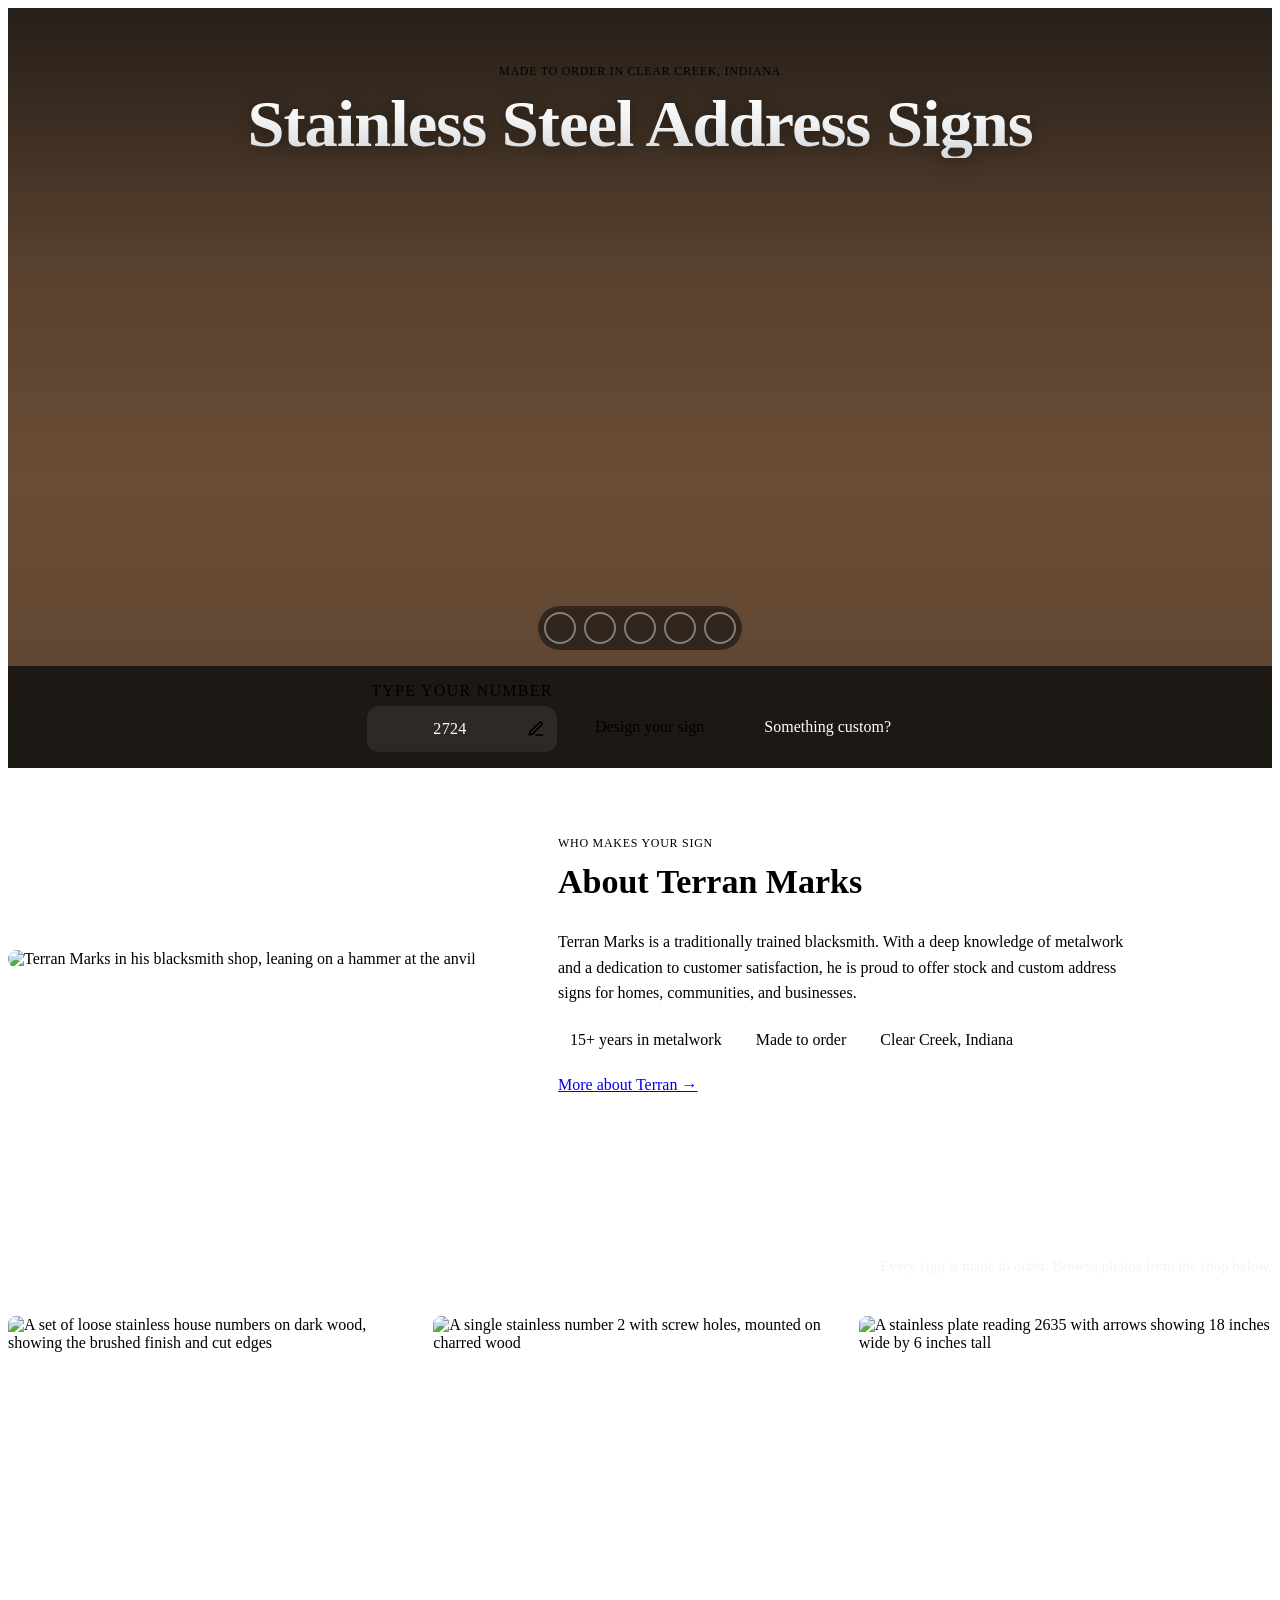
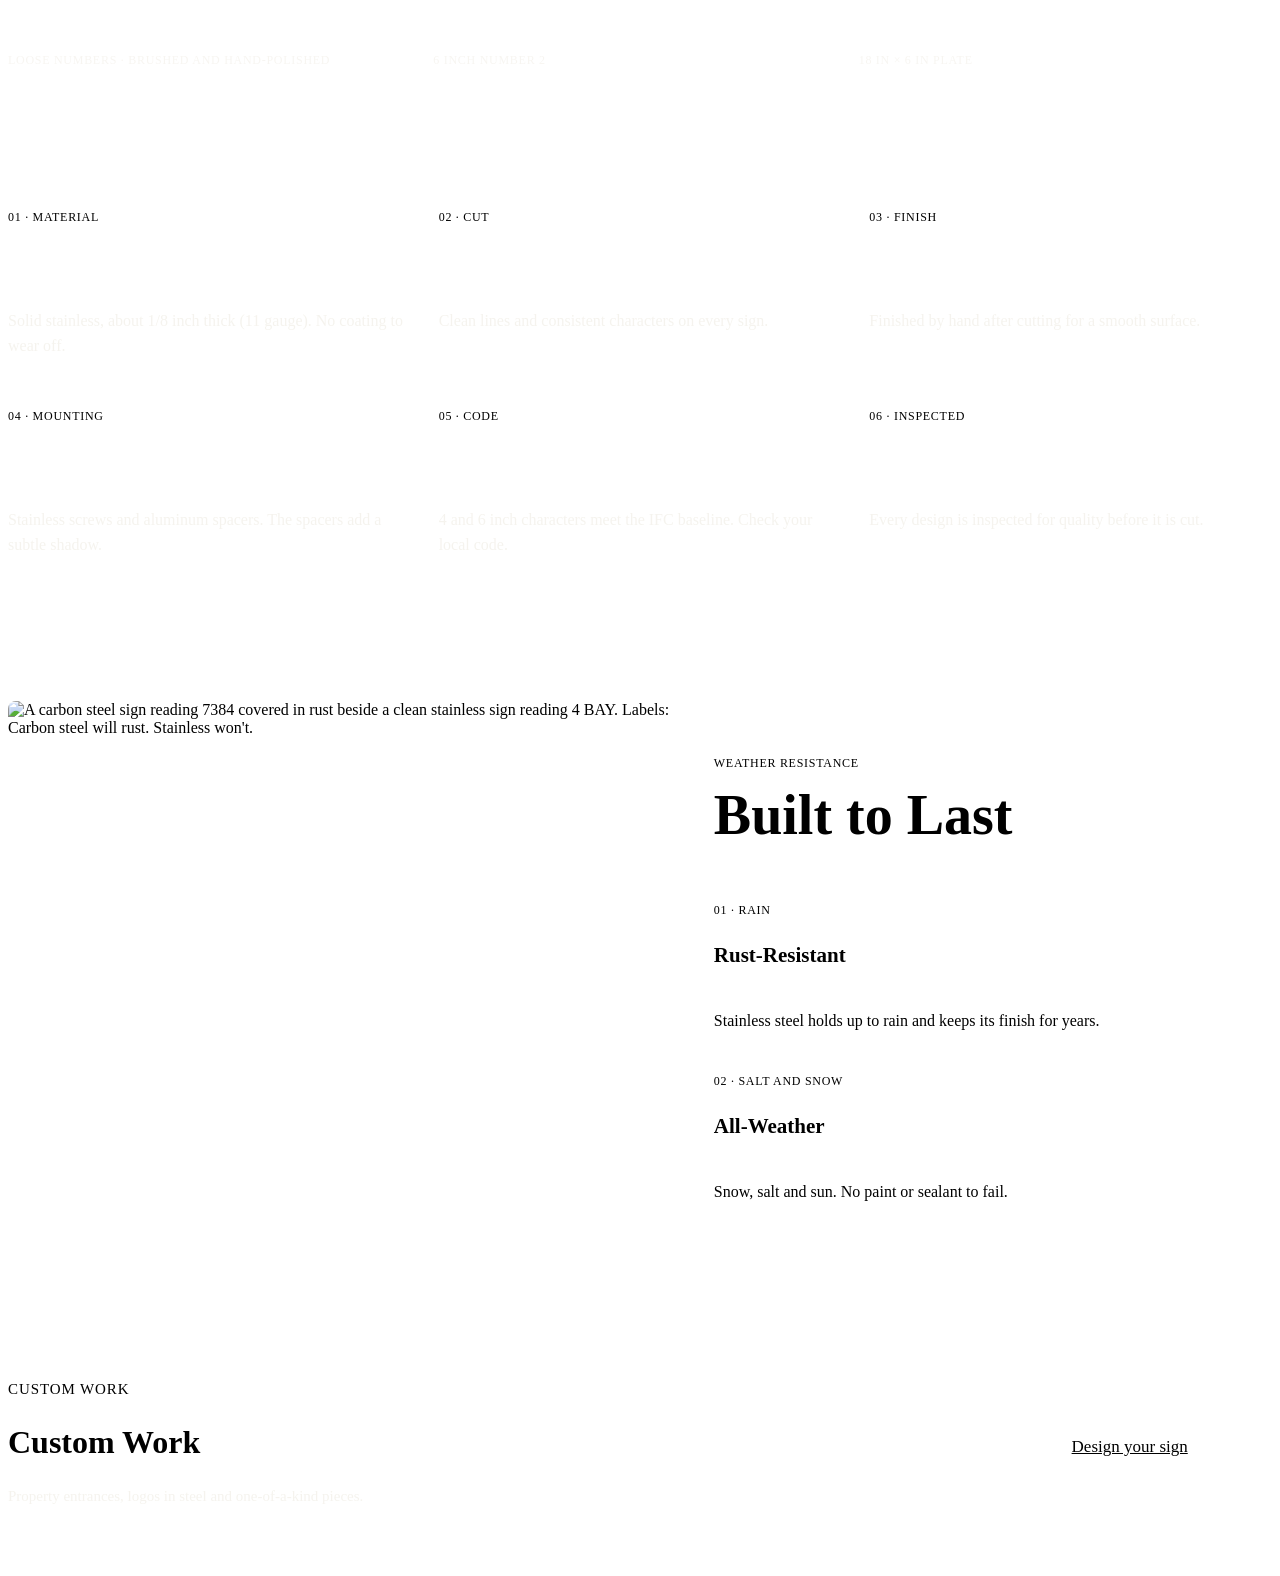
==== commit 36849e91: "Website update 2026-11-11" ====
--- a/site/index.html
+++ b/site/index.html
@@ -10,7 +10,7 @@
 <link rel="preconnect" href="https://fonts.googleapis.com">
 <link rel="preconnect" href="https://fonts.gstatic.com" crossorigin>
 <link rel="stylesheet" href="https://fonts.googleapis.com/css2?family=IBM+Plex+Mono:wght@400;500&family=Jost:wght@500;600;700&family=Libre+Franklin:wght@400;500;600&display=swap">
-<link rel="stylesheet" href="/assets/css/site.css?v=20261111a">
+<link rel="stylesheet" href="/assets/css/site.css?v=20261111b">
 <style>
 /* The home page: the steel hero, then quality (real photos, no text over images) before anyone sees a price. */
 .mono { font-family: var(--mono); font-size: 12px; letter-spacing: 0.06em; text-transform: uppercase; color: var(--ink-muted); }
@@ -78,7 +78,15 @@
 @media (max-width: 880px) { .about { grid-template-columns: 1fr; gap: 22px; padding-block: 40px; } }
 
 /* Look closer: what you're paying for, shown with real photos */
-.closer { padding-block: 64px; border-top: 1px solid var(--hairline); }
+.closer { padding-block: 64px; }
+/* Precision Craftsmanship: a dark band with a yellow line top and bottom, so it stands apart from the light sections */
+.craft { border-block: 4px solid var(--go); }
+.craft h2 { color: #fff; }
+.craft .closer .intro p.sub, .craft .points p { color: rgba(243,240,234,0.8); }
+.craft .shots figcaption { color: rgba(243,240,234,0.65); }
+.craft .shots .ph { border-color: rgba(243,240,234,0.18); }
+.craft .points h3 { color: #fff; }
+.craft .points .mono { color: var(--go); }
 .closer .intro { display: flex; justify-content: space-between; align-items: flex-end; gap: 24px; flex-wrap: wrap; }
 .closer h2, .made h2 { font-size: clamp(26px, 2.8vw, 34px); margin-top: 10px; }
 .closer .intro p.sub { max-width: 440px; font-size: 15px; color: var(--ink-muted); }
@@ -90,7 +98,7 @@
 .shots .ph { aspect-ratio: 5 / 4; }
 .closer .keyhead { margin-top: 64px; font-size: clamp(26px, 2.8vw, 34px); }
 .points { margin-top: 20px; display: grid; grid-template-columns: repeat(3, minmax(0, 1fr)); gap: 22px 28px; }
-.points li { list-style: none; display: flex; flex-direction: column; gap: 4px; padding-top: 12px; border-top: 2px solid var(--ink); }
+.points li { list-style: none; display: flex; flex-direction: column; gap: 4px; padding-top: 12px; border-top: 2px solid var(--go); }
 .points ul { margin: 0; padding: 0; display: contents; }
 .points h3 { font-size: 19px; }
 .points p { font-size: 16px; line-height: 1.55; color: var(--ink-muted); }
@@ -114,15 +122,11 @@
 .facts { padding-block: 64px; display: grid; grid-template-columns: minmax(0, 6fr) minmax(0, 5fr); gap: 36px; align-items: center; }
 .facts .rust { margin: 0; display: flex; flex-direction: column; gap: 8px; }
 .facts .rust img { width: 100%; height: auto; border-radius: 8px; border: 1px solid var(--hairline); }
-.facts h2 { font-size: clamp(36px, 4.4vw, 56px); margin-top: 10px; color: #fff; }
+.facts h2 { font-size: clamp(36px, 4.4vw, 56px); margin-top: 10px; }
 .facts ol { list-style: none; margin: 20px 0 0; padding: 0; display: grid; gap: 14px; }
-.facts li { display: flex; flex-direction: column; gap: 4px; padding-top: 10px; border-top: 2px solid var(--go); }
-.facts li h3 { font-size: 21px; color: #fff; }
-.facts li p { font-size: 16px; line-height: 1.55; color: rgba(243,240,234,0.8); }
-/* Built to Last: a dark band of its own, so it reads as the call-out it is */
-.lasts { border-top: 4px solid var(--go); }
-.lasts .mono { color: var(--go); }
-.lasts .facts .rust img { border-color: rgba(243,240,234,0.18); }
+.facts li { display: flex; flex-direction: column; gap: 4px; padding-top: 10px; border-top: 2px solid var(--ink); }
+.facts li h3 { font-size: 21px; }
+.facts li p { font-size: 16px; line-height: 1.55; color: var(--ink-muted); }
 @media (max-width: 880px) { .facts { grid-template-columns: 1fr; } }
 </style>
 </head>
@@ -163,7 +167,8 @@
     </div>
   </section>
 
-  <section class="closer wrap" aria-label="What you're paying for">
+  <section class="craft band-forge" aria-label="What you're paying for">
+  <div class="closer wrap">
     <div class="intro">
       <div>
         <h2 data-w="home.features.title">Precision Craftsmanship</h2>
@@ -186,9 +191,10 @@
         <li><span class="mono">06 · Inspected</span><h3 data-w="home.feature6.title">Precision Inspected</h3><p data-w="home.feature6.text">Every design is inspected for quality before it is cut.</p></li>
       </ul>
     </div>
-  </section>
-
-  <section class="lasts band-forge" aria-label="Built to last">
+  </div>
+  </section>
+
+  <section class="lasts" aria-label="Built to last">
   <div class="facts wrap">
     <figure class="rust">
       <img src="/assets/img/store-rustproof.webp" alt="A carbon steel sign reading 7384 covered in rust beside a clean stainless sign reading 4 BAY. Labels: Carbon steel will rust. Stainless won't." width="940" height="788" loading="lazy">
@@ -219,8 +225,8 @@
   </section>
 </main>
 <footer data-footer></footer>
-<script src="/assets/js/layout.js?v=20261111a"></script>
-<script src="/assets/js/plate.js?v=20261111a"></script>
+<script src="/assets/js/layout.js?v=20261111b"></script>
+<script src="/assets/js/plate.js?v=20261111b"></script>
 <script>
 // The hero plate shows whatever number is typed; the form then opens the design tool with it.
 (function () {
@@ -271,6 +277,6 @@
   window.addEventListener('bcf:fonts', draw);
 })();
 </script>
-<script src="/words.js?v=20261111a"></script>
+<script src="/words.js?v=20261111b"></script>
 </body>
 </html>
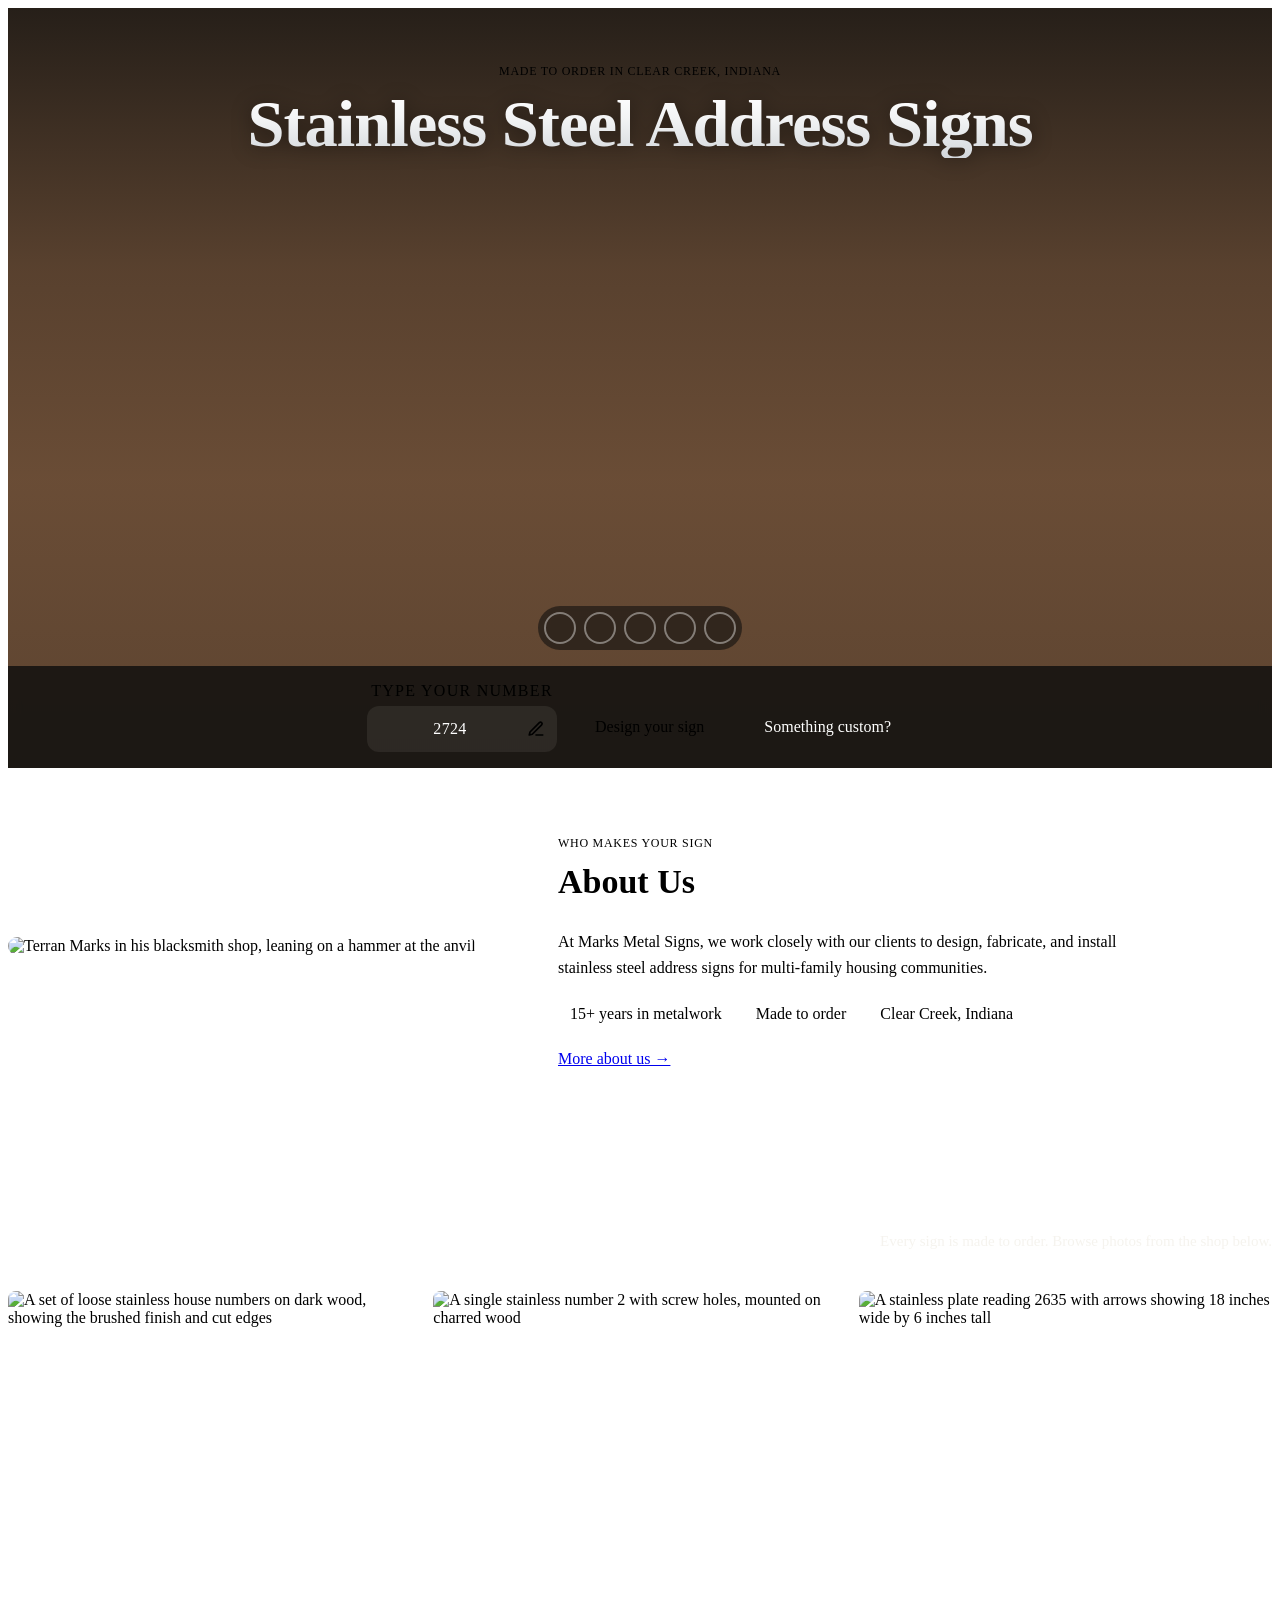
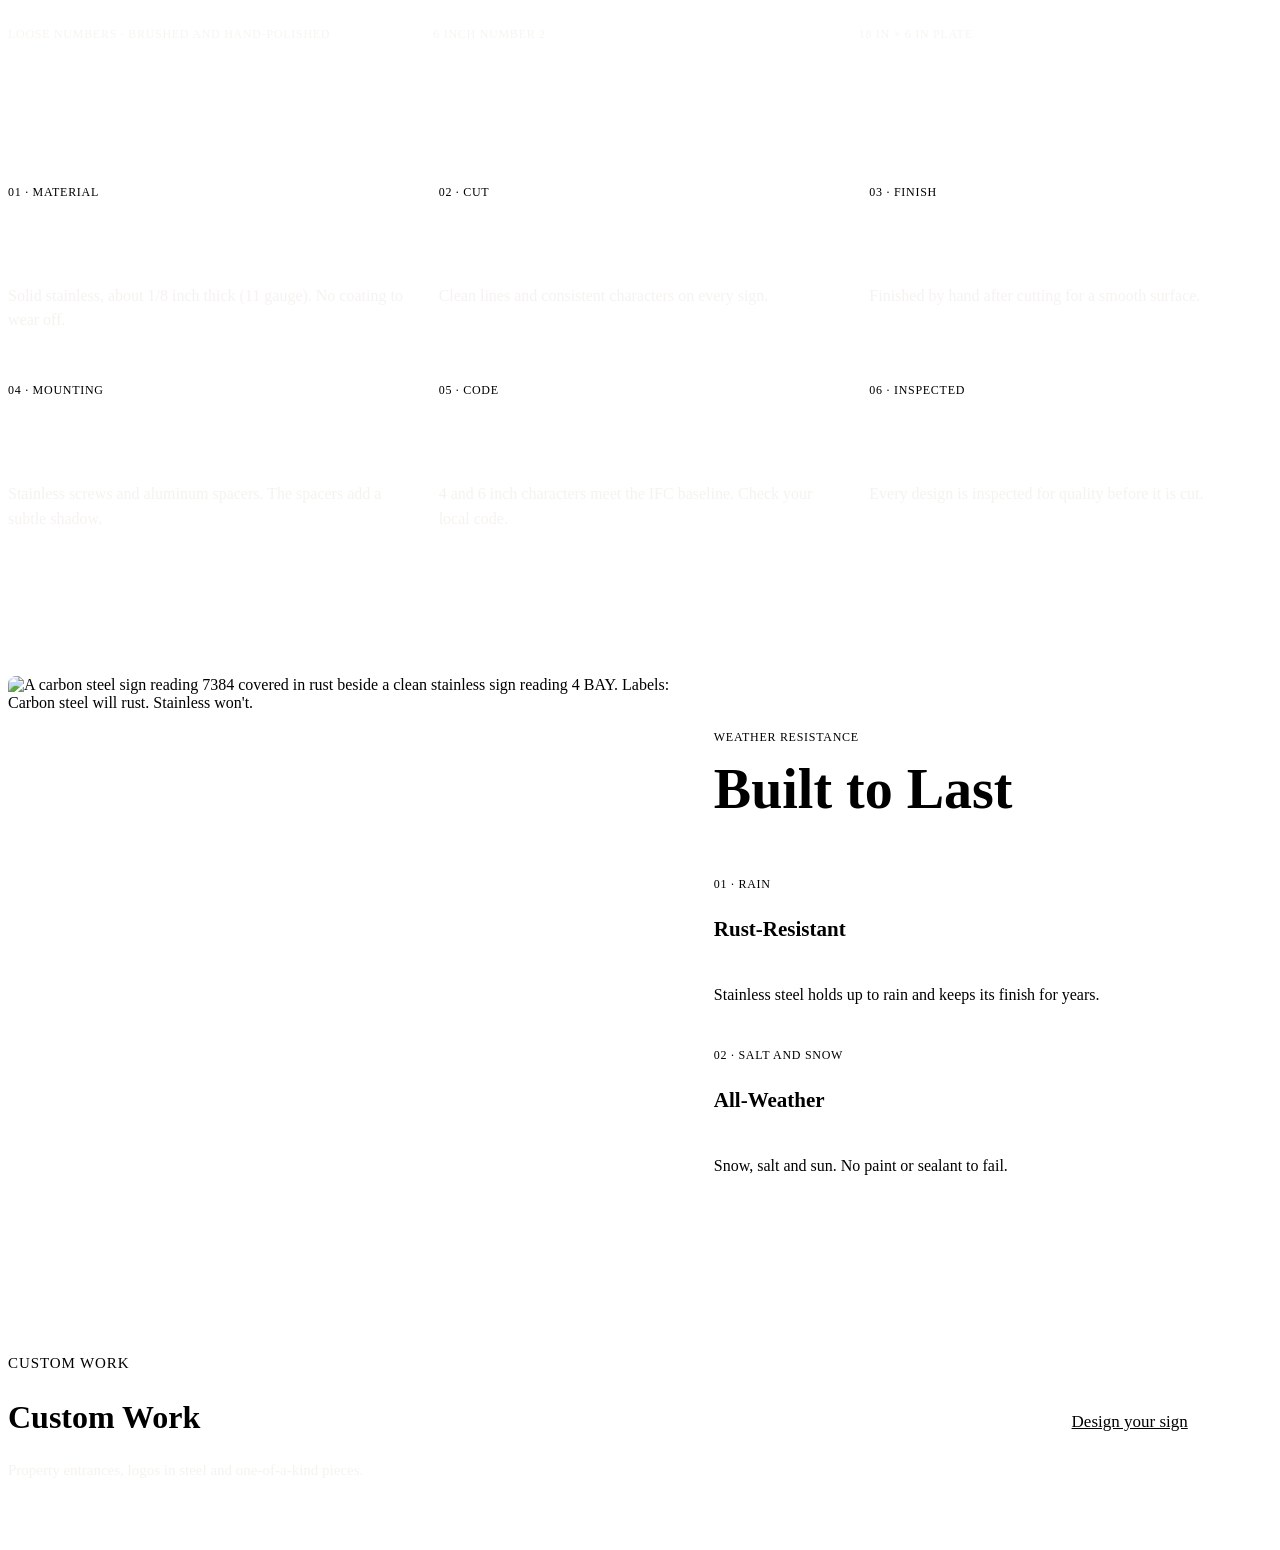
==== commit 205751cb: "Website update 2026-11-17" ====
--- a/site/index.html
+++ b/site/index.html
@@ -10,7 +10,7 @@
 <link rel="preconnect" href="https://fonts.googleapis.com">
 <link rel="preconnect" href="https://fonts.gstatic.com" crossorigin>
 <link rel="stylesheet" href="https://fonts.googleapis.com/css2?family=IBM+Plex+Mono:wght@400;500&family=Jost:wght@500;600;700&family=Libre+Franklin:wght@400;500;600&display=swap">
-<link rel="stylesheet" href="/assets/css/site.css?v=20261111b">
+<link rel="stylesheet" href="/assets/css/site.css?v=20261117a">
 <style>
 /* The home page: the steel hero, then quality (real photos, no text over images) before anyone sees a price. */
 .mono { font-family: var(--mono); font-size: 12px; letter-spacing: 0.06em; text-transform: uppercase; color: var(--ink-muted); }
@@ -156,14 +156,14 @@
     </form>
   </section>
 
-  <section class="about wrap" id="about" aria-label="About Terran Marks">
+  <section class="about wrap" id="about" aria-label="About us">
     <figure><img src="/assets/img/terran.webp" alt="Terran Marks in his blacksmith shop, leaning on a hammer at the anvil" width="640" height="480" loading="lazy"></figure>
     <div>
       <p class="mono">Who makes your sign</p>
-      <h2 data-w="about.title">About Terran Marks</h2>
-      <p class="text" data-w="about.text">Terran Marks is a traditionally trained blacksmith. With a deep knowledge of metalwork and a dedication to customer satisfaction, he is proud to offer stock and custom address signs for homes, communities, and businesses.</p>
+      <h2 data-w="about.title">About Us</h2>
+      <p class="text" data-w="about.text">At Marks Metal Signs, we work closely with our clients to design, fabricate, and install stainless steel address signs for multi-family housing communities.</p>
       <div class="facts-row"><span>15+ years in metalwork</span><span>Made to order</span><span>Clear Creek, Indiana</span></div>
-      <a class="link more" href="/about">More about Terran &rarr;</a>
+      <a class="link more" href="/about">More about us &rarr;</a>
     </div>
   </section>
 
@@ -225,8 +225,8 @@
   </section>
 </main>
 <footer data-footer></footer>
-<script src="/assets/js/layout.js?v=20261111b"></script>
-<script src="/assets/js/plate.js?v=20261111b"></script>
+<script src="/assets/js/layout.js?v=20261117a"></script>
+<script src="/assets/js/plate.js?v=20261117a"></script>
 <script>
 // The hero plate shows whatever number is typed; the form then opens the design tool with it.
 (function () {
@@ -277,6 +277,6 @@
   window.addEventListener('bcf:fonts', draw);
 })();
 </script>
-<script src="/words.js?v=20261111b"></script>
+<script src="/words.js?v=20261117a"></script>
 </body>
 </html>
